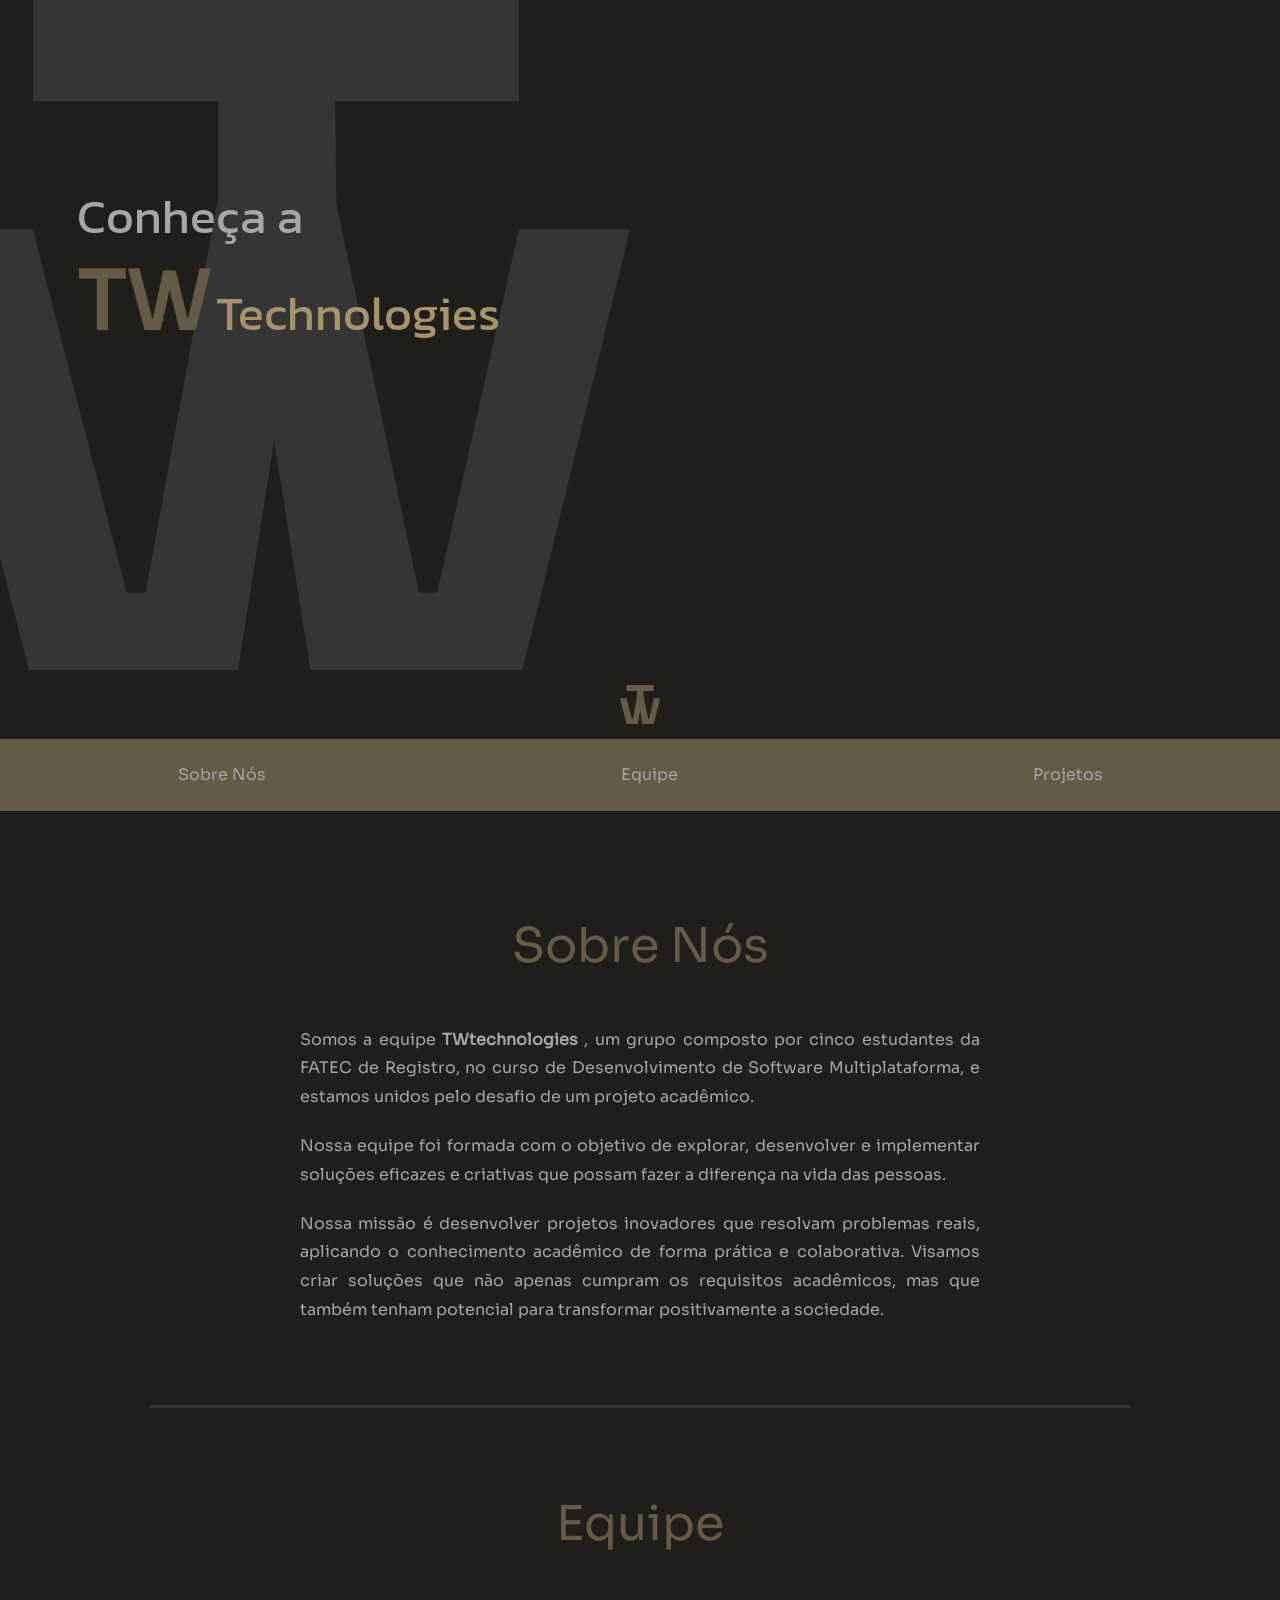
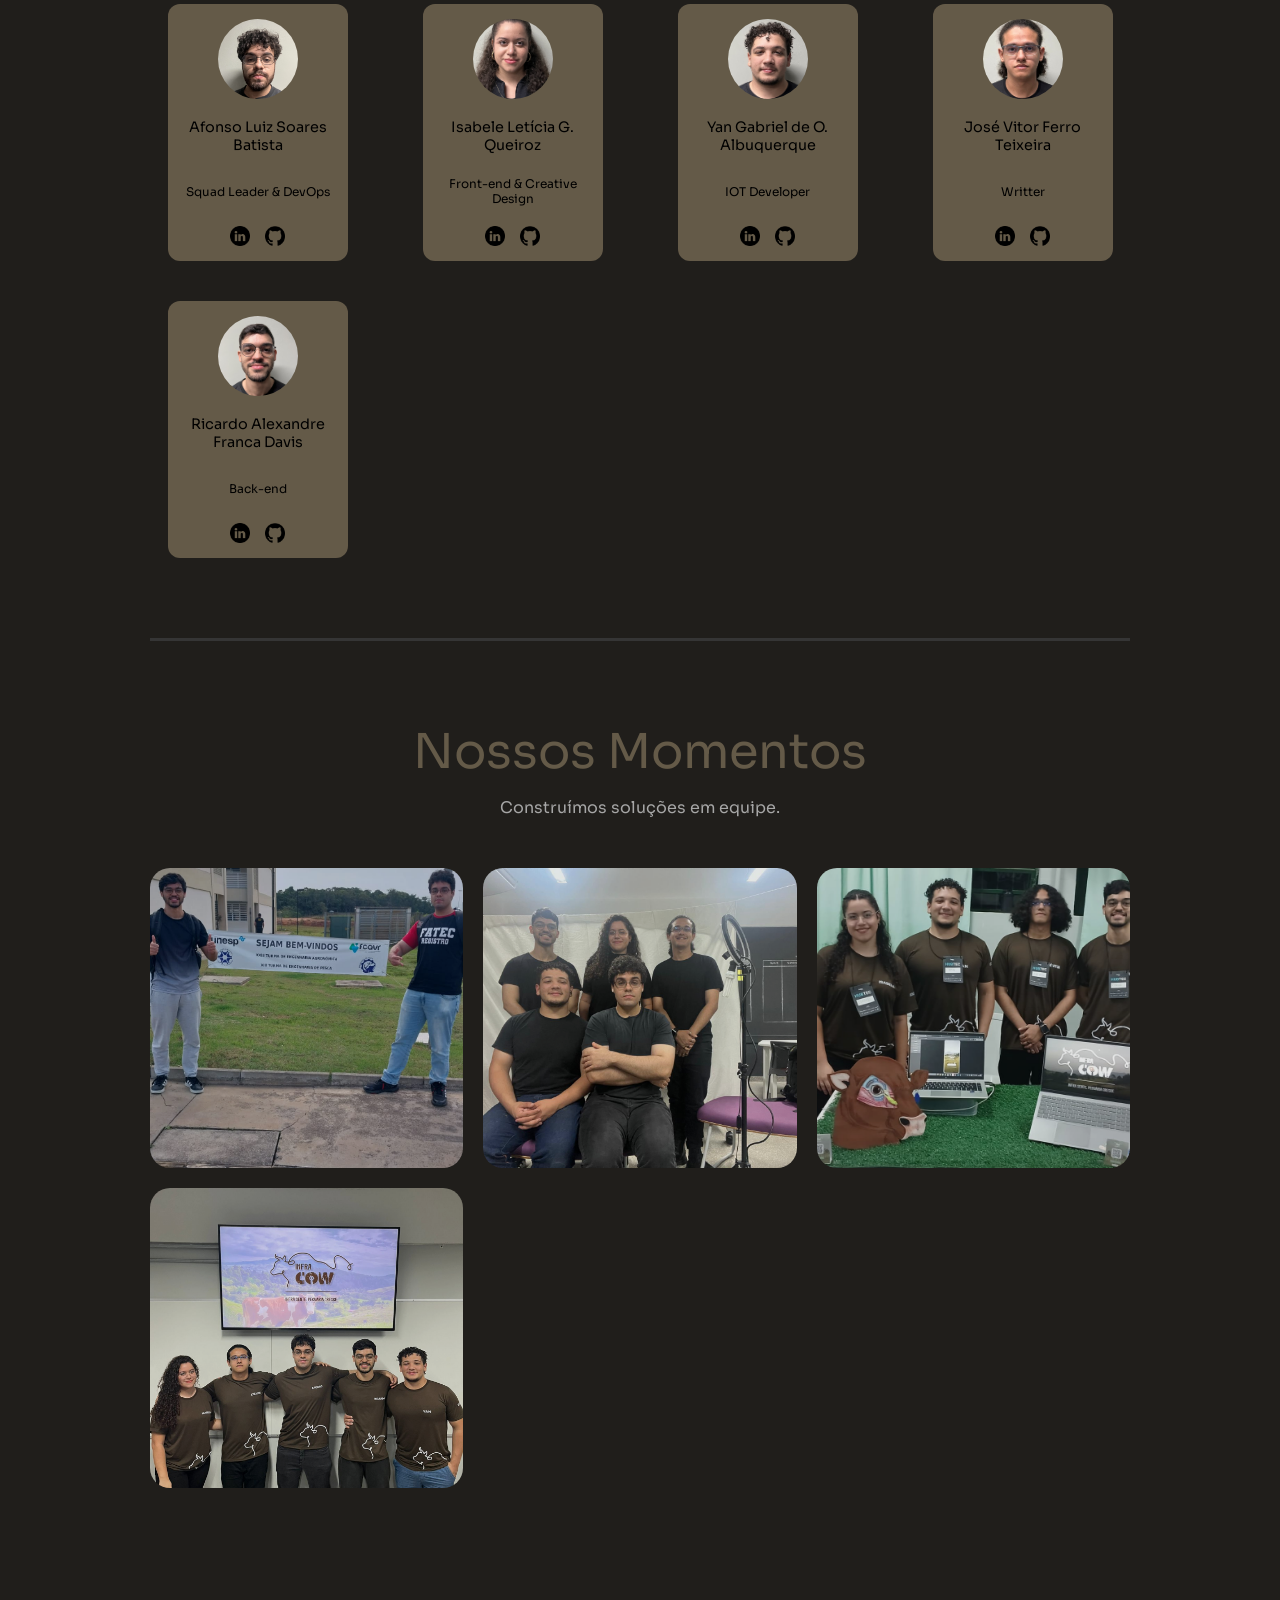
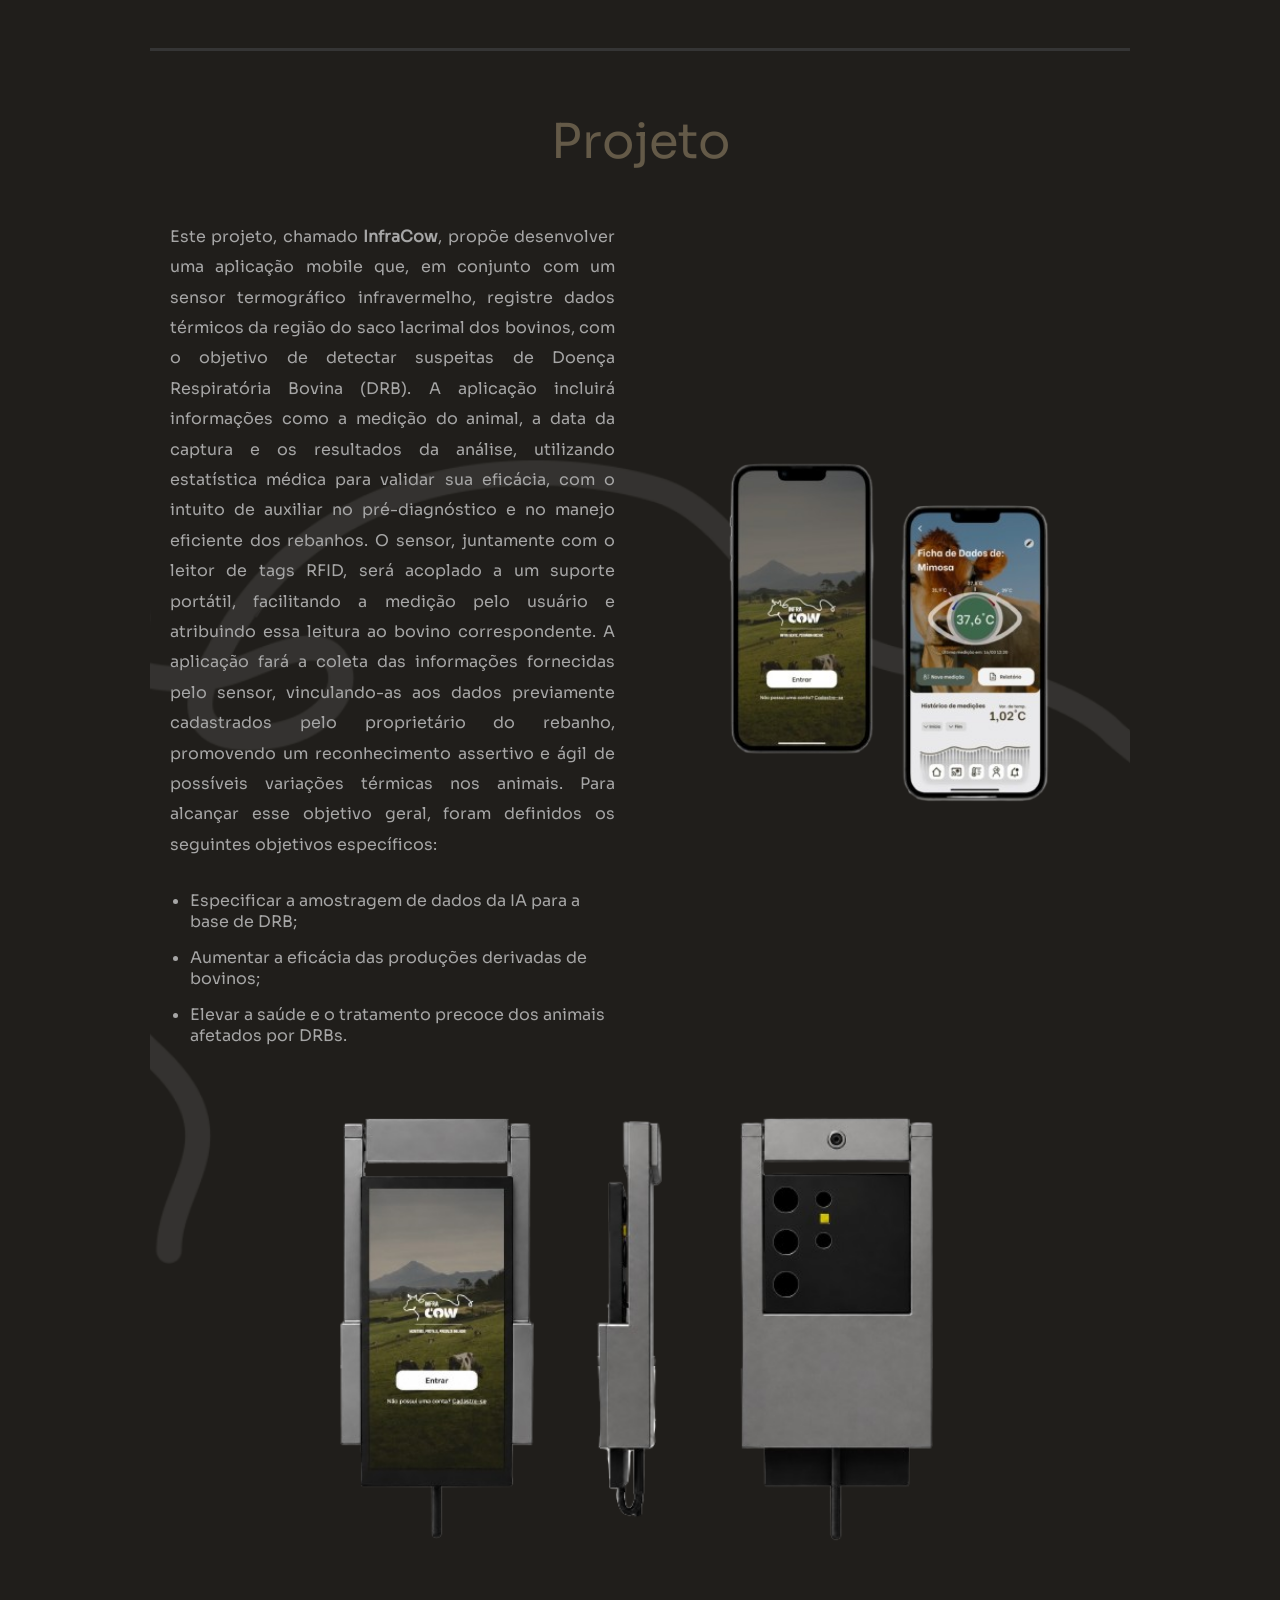
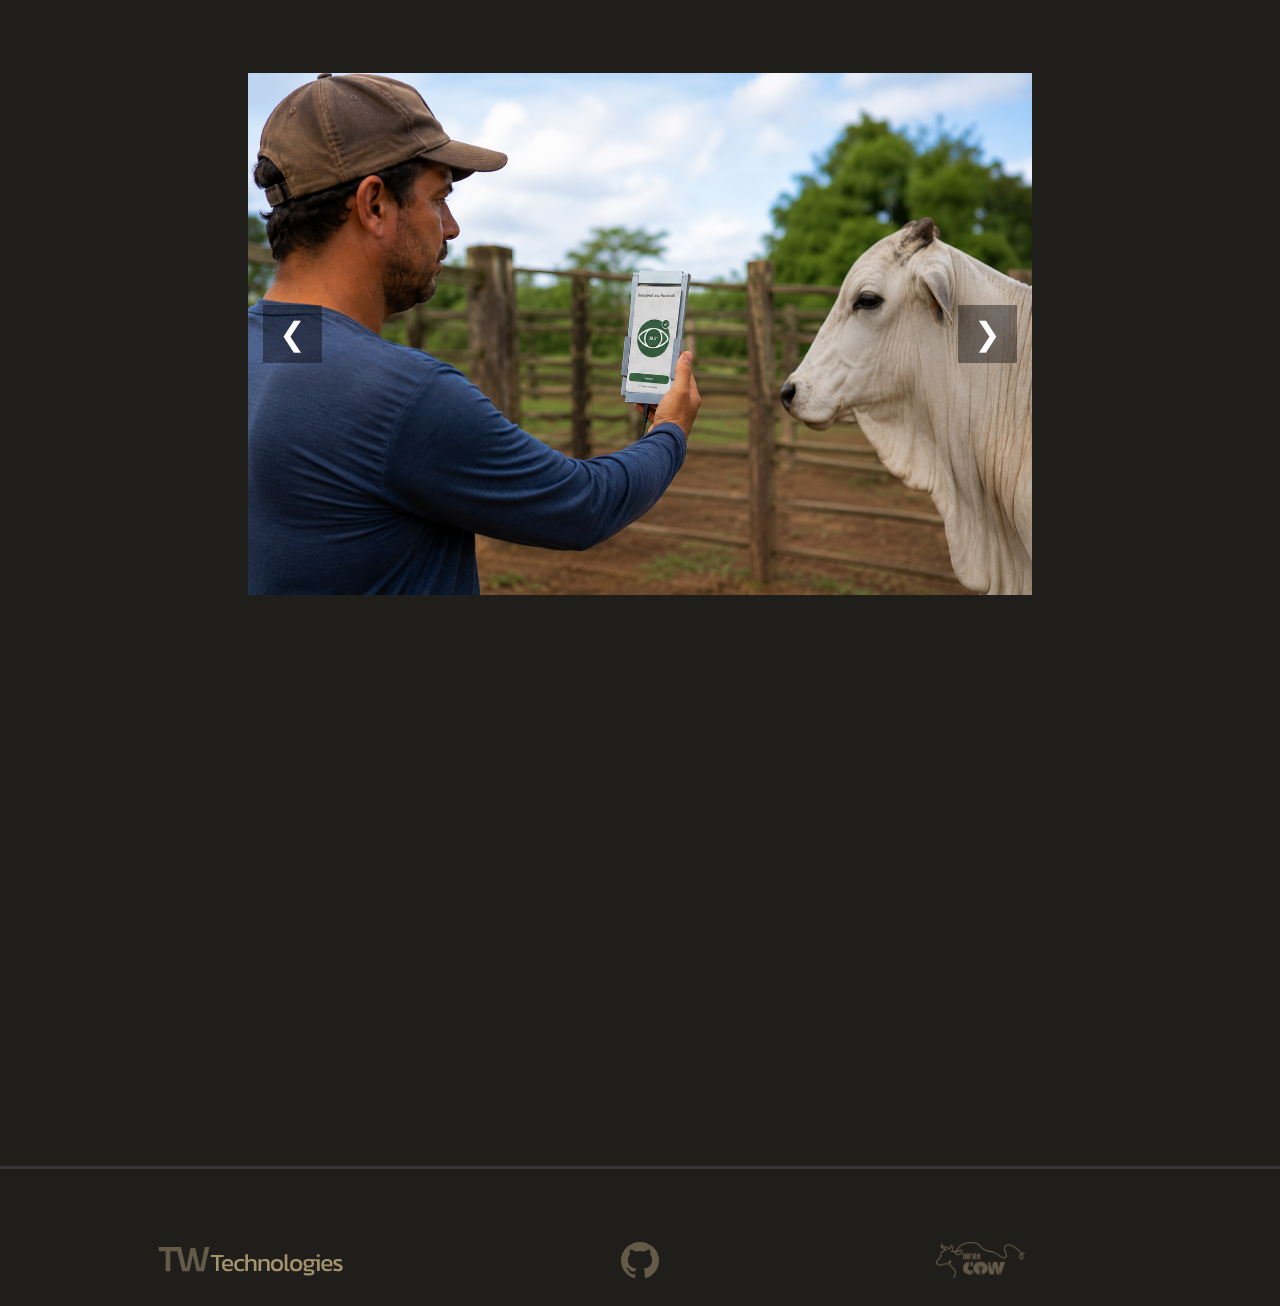
==== index.html @ 538eb75a "atualizando imagens da equipe e responsividade" ====
<!DOCTYPE html>
<html lang="pt-br">

<head>
    <meta charset="UTF-8">
    <meta name="viewport" content="width=device-width, initial-scale=1.0">
    <title>TWtechnologies</title>
    <link rel="stylesheet" href="css/style.css">
    <link rel="shortcut icon" href="./images/favicon.ico" type="image/x-icon">
</head>

<body>
    <header>
        <img src="./images/wt_logo_big.svg" alt="logo" id="header_logo">
        <div id="title_container">
            <h2>Conheça a </h2>
            <h1><span class="title_style_um">TW</span> <span class="title_style_dois">Technologies</span></h1>
        </div>
    </header>
    <div id="divider">
        <img src="./images/wt_logo_small.svg" alt="logo" id="divider_logo">
    </div>
    <nav id="navbar">
        <ul>
            <li><a href="#main">Sobre Nós</a></li>
            <li><a href="#equipe_container">Equipe</a></li>
            <li><a href="#projeto_container">Projetos</a></li>
        </ul>
    </nav>
    <main id="main">
        <div id="sobre_nos_container">
            <h3>Sobre Nós</h3>
            <div>
                <p>Somos a equipe <b>TWtechnologies </b>, um grupo composto por cinco estudantes da FATEC de Registro,
                    no curso de Desenvolvimento de Software Multiplataforma, e estamos unidos pelo desafio de um projeto
                    acadêmico.
                </p>
                <p>
                    Nossa equipe foi formada com o objetivo de explorar, desenvolver e implementar soluções eficazes e
                    criativas que possam fazer a diferença na vida das pessoas.
                </p>
                <p>
                    Nossa missão é desenvolver projetos inovadores que resolvam problemas reais, aplicando o
                    conhecimento acadêmico de forma prática e colaborativa. Visamos criar soluções que não apenas
                    cumpram os requisitos acadêmicos, mas que também tenham potencial para transformar positivamente a
                    sociedade.
                </p>
            </div>

        </div>

        <hr>

        <div id="equipe_container">
            <h3>Equipe</h3>
            <div id="equipe_cards_container">
                <div class="equipe_card">
                     <div class="circle-afonso">                    </div>
                    <h3 class="card_name">Afonso Luiz Soares Batista</h3>
                    <p class="card_description">Squad Leader & DevOps</p>
                    <div class="icons-row">
                        <a class="card_link" href="https://www.linkedin.com/in/afluizsb/" target="_blank"><img src="images/integrantes/linkedin_icon.png" alt="" style="width: 100%; height: 100%;"></a>
                        <a class="card_link" href="https://github.com/luizafonse" target="_blank"><img src="images/integrantes/github_icon.png" alt="" style="width: 100%; height: 100%;"></a>
                    </div>
                </div>
                <div class="equipe_card">
                     <div class="circle-isa">                    </div>
                    <h3 class="card_name">Isabele Letícia G. Queiroz</h3>
                    <p class="card_description">Front-end & Creative Design</p>
                    <div class="icons-row">
                        <a class="card_link" href="https://www.linkedin.com/in/isabele-leticia-queiroz-359248268/" target="_blank"><img src="images/integrantes/linkedin_icon.png" alt="" style="width: 100%; height: 100%;"></a>
                        <a class="card_link" href="https://github.com/IsabeleLeticiaQueiroz" target="_blank"><img src="images/integrantes/github_icon.png" alt="" style="width: 100%; height: 100%;"></a>
                    </div>
                </div>
                <div class="equipe_card">
                    <div class="circle-yan">                    </div>
                    <h3 class="card_name">Yan Gabriel de O. Albuquerque</h3>
                    <p class="card_description">IOT Developer</p>
                    <div class="icons-row">
                        <a class="card_link" href="https://www.linkedin.com/in/yan-gabriel-oliveira-albuquerque-134216309/" target="_blank"><img src="images/integrantes/linkedin_icon.png" alt="" style="width: 100%; height: 100%;"></a>
                        <a class="card_link" href="https://github.com/YanGabrielOA" target="_blank"><img src="images/integrantes/github_icon.png" alt="" style="width: 100%; height: 100%;"></a>
                    </div>
                </div>
                <div class="equipe_card">
                     <div class="circle-jose">                    </div>
                    <h3 class="card_name">José Vitor Ferro Teixeira</h3>
                    <p class="card_description">Writter</p>
                    <div class="icons-row">
                        <a class="card_link" href="https://www.linkedin.com/in/sinkktzez/" target="_blank"><img src="images/integrantes/linkedin_icon.png" alt="" style="width: 100%; height: 100%;"></a>
                        <a class="card_link" href="https://github.com/sinkktzez" target="_blank"><img src="images/integrantes/github_icon.png" alt="" style="width: 100%; height: 100%;"></a>
                </div> 
                </div>
                <div class="equipe_card">
                     <div class="circle-ricardo">                    </div>
                    <h3 class="card_name">Ricardo Alexandre Franca Davis</h3>
                    <p class="card_description">Back-end</p>
                    <div class="icons-row">
                        <a class="card_link" href="https://br.linkedin.com/in/ricardo-davis-b250692ba" target="_blank"><img src="images/integrantes/linkedin_icon.png" alt="" style="width: 100%; height: 100%;"></a>
                    <a class="card_link" href="https://github.com/rafdavis" target="_blank"><img src="images/integrantes/github_icon.png" alt="" style="width: 100%; height: 100%;"></a>
                    </div>
                </div>
            </div>
        </div>
        <hr>

        <section id="team_gallery">
            <h3>Nossos Momentos</h3>
            <p>
                Construímos soluções em equipe.
            </p>

            <div class="gallery_grid">
                <img src="./images/integrantes/grupo1.jpeg" alt="">
                <img src="./images/integrantes/grupo2.jpeg" alt="">
                <img src="./images/integrantes/grupo3.jpeg" alt="">
                <img src="./images/integrantes/grupo4.jpeg" alt="">
            </div>
        </section>

        <hr>

        <div id="projeto_container">
            <h3>Projeto</h3>
            <div id="projeto_content">
                <div id="projeto_text">
                <p>
                    Este projeto, chamado <b>InfraCow</b>, propõe desenvolver uma aplicação mobile que, em conjunto com um sensor termográfico infravermelho, registre dados térmicos da região do saco lacrimal dos bovinos, com o objetivo de detectar suspeitas de Doença Respiratória Bovina (DRB). A aplicação incluirá informações como a medição do animal, a data da captura e os resultados da análise, utilizando estatística médica para validar sua eficácia, com o intuito de auxiliar no pré-diagnóstico e no manejo eficiente dos rebanhos. O sensor, juntamente com o leitor de tags RFID, será acoplado a um suporte portátil, facilitando a medição pelo usuário e atribuindo essa leitura ao bovino correspondente. A aplicação fará a coleta das informações fornecidas pelo sensor, vinculando-as aos dados previamente cadastrados pelo proprietário do rebanho, promovendo um reconhecimento assertivo e ágil de possíveis variações térmicas nos animais. Para alcançar esse objetivo geral, foram definidos os seguintes objetivos específicos:
                </p>
                <ul>
                    <li>Especificar a amostragem de dados da IA para a base de DRB;</li>
                    <li>Aumentar a eficácia das produções derivadas de bovinos;</li>
                    <li>Elevar a saúde e o tratamento precoce dos animais afetados por DRBs.</li>
                </ul>
                </div>
                <div id="projeto_image">
                <img src="./images/mockupatt.png" alt="Mockup da UI">
                </div>
            </div>
            <img src="./images/mockupiot.png" alt="Mockup do IOT" id="imageiot">
            
        </div>
        <div class="carousel">
                <div class="carousel-track">
                    <img src="./images/Group 174.png" alt="Imagem 1">
                    <img src="./images/imgatras.png" alt="Imagem 2">
                    <img src="./images/Group 173.png" alt="Imagem 3">
                </div>

                <button class="carousel-btn prev">&#10094;</button>
                <button class="carousel-btn next">&#10095;</button>
        </div>
<div class="youtube">
  <iframe width="560" height="315" src="https://www.youtube.com/embed/GsB6H6kOchI?si=zeqTHS7cJD04LkDX" title="YouTube video player" frameborder="0" allow="accelerometer; autoplay; clipboard-write; encrypted-media; gyroscope; picture-in-picture; web-share" referrerpolicy="strict-origin-when-cross-origin" allowfullscreen></iframe>
</div>


    </main>

    <hr>

    <footer>
        <a id="footer_logo_tw" href="#">
            <img src="images/footer_logo_tw_technologies_nome.svg" style="width: 100%;">
        </a>
        <a id="footer_logo_github" href="https://github.com/TW-Technologies?view_as=public" target="_blank"> <img
                src=" images/footer_logo_github.svg" style="width: 100%;">
        </a>
        <a id="footer_logo_ecoSwitch" href="#projeto_container">
            <img src="images/logo-semslogan.png" style="width: 7vw;">
        </a>
    </footer>

    <script src="js/index.js"> </script>
</body>

</html>
---- css/style.css ----
*{
    margin:0;
    padding:0;
    box-sizing:border-box;
    scroll-behavior:smooth;
}

body{
    font-family:Sora;
    background:#201E1B;
    overflow-x:hidden;
}

/* FONTS */

@font-face{
    font-family:Kanit;
    src:url('../fontes/Kanit-Regular.ttf');
}

@font-face{
    font-family:Sora;
    src:url('../fontes/Sora-Regular.ttf');
}

/* HEADER */

header{
    width:100%;
    position:relative;
}

#header_logo{
    width:60vw;
}

#title_container{
    position:absolute;
    top:15vw;
    left:8vw;
    z-index:1;
}

header h2{
    font-family:Kanit;
    color:#A6A6A6;
    font-weight:300;
    font-size:1.3rem;
}

.title_style_um{
    color:#645A48;
    font-weight:600;
    font-size:1.5em;
}

.title_style_dois{
    font-family:Kanit;
    color:#A4936C;
    font-weight:400;
    font-size:1.1em;
}

/* DIVIDER */

#divider{
    text-align:center;
}

#divider img{
    width:40px;
    margin:10px;
}

/* NAVBAR */

nav{
    z-index:10;
}

.sticky{
    position:fixed;
    top:0;
    width:100%;
}

.sticky + main{
    padding-top:60px;
}

nav ul{
    list-style:none;
    height:8vh;
    background:#645A48;
    display:flex;
    justify-content:space-around;
    align-items:center;
    flex-wrap:wrap;
}

nav ul li{
    transition:0.4s;
}

nav ul li:hover{
    transform:scale(1.1);
}

nav ul li a{
    text-decoration:none;
    color:#A6A6A6;
    font-weight:300;
}

nav ul li a:hover{
    color:#d1d1d1;
}

/* MAIN */

main{
    padding:30px;
    padding-bottom:0;
}

h3{
    font-size:3rem;
    font-weight:400;
    color:#645A48;
    text-align:center;
}

hr{
    margin-top:80px;
    height:3px;
    border:none;
    background:#353535;
}

/* SOBRE */

#sobre_nos_container{
    padding-top:6vh;
    display:flex;
    flex-direction:column;
    gap:50px;
}

#sobre_nos_container div{
    display:flex;
    flex-direction:column;
    gap:20px;
}

#sobre_nos_container p{
    color:#A6A6A6;
    text-align:justify;
    line-height:1.8;
}

/* EQUIPE */

#equipe_container{
    padding-top:85px;
    display:flex;
    flex-direction:column;
    align-items:center;
}

#equipe_cards_container{
    margin-top:50px;
    display:grid;
    grid-template-columns:repeat(auto-fit,minmax(180px,1fr));
    gap:40px;
    width:100%;
    justify-items:center;
}

.equipe_card{
    width:180px;
    height:257px;
    background:#645A48;
    border-radius:12px;
    padding:15px;

    display:flex;
    flex-direction:column;
    align-items:center;
    justify-content:space-between;

    text-align:center;

    transition:0.4s;
}
.card_name{
    font-size:0.9rem;
    color:#000;
    min-height:40px;

    display:flex;
    align-items:center;
    justify-content:center;
}

.card_description{
    font-size:0.75rem;
    min-height:35px;

    display:flex;
    align-items:center;
    justify-content:center;
}

.equipe_card:hover{
    transform:translateY(-8px);
}

.circle-yan,
.circle-ricardo,
.circle-jose,
.circle-afonso,
.circle-isa{
    width:80px;
    height:80px;
    border-radius:50%;
    background-size:cover;
    background-position:center;
}

.circle-yan{
    background-image:url("../images/integrantes/yan.jpg");
}

.circle-ricardo{
    background-image:url("../images/integrantes/ricardo.jpg");
}

.circle-jose{
    background-image:url("../images/integrantes/jose.jpeg");
}

.circle-afonso{
    background-image:url("../images/integrantes/afonso.jpg");
}

.circle-isa{
    background-image:url("../images/integrantes/isa.jpg");
}

.card_name{
    font-size:0.9rem;
    text-align:center;
    color:#000;
}

.card_description{
    font-size:0.75rem;
}

.icons-row{
    display:flex;
    gap:15px;
}

.card_link{
    width:20px;
    height:20px;
}

/* GALERIA */

#team_gallery{
    padding:80px 0;
}

#team_gallery p{
    color:#A6A6A6;
    text-align:center;
    margin-top:15px;
    margin-bottom:50px;
}

.gallery_grid{
    display:grid;
    grid-template-columns:repeat(auto-fit,minmax(250px,1fr));
    gap:20px;
}

.gallery_grid img{
    width:100%;
    height:300px;
    object-fit:cover;
    border-radius:20px;
    transition:0.4s;
    filter:brightness(0.9);
}

.gallery_grid img:hover{
    transform:scale(1.02);
    filter:brightness(1);
}

/* PROJETO */

#projeto_container{
    width:100%;
    padding:60px 20px;
    display:flex;
    flex-direction:column;
    align-items:center;
    color:#A6A6A6;
    background-image:url('../images/back-proj.png');
    background-size:cover;
    background-position:center;
    border-radius:20px;
}

#projeto_content{
    width:100%;
    max-width:1200px;
    display:flex;
    align-items:center;
    justify-content:center;
    gap:50px;
    margin-top:50px;
}

#projeto_text{
    flex:1;
}

#projeto_text p{
    text-align:justify;
    line-height:1.9;
}

#projeto_text ul{
    margin-top:30px;
    padding-left:20px;
}

#projeto_text li{
    margin-top:15px;
}

#projeto_image{
    flex:1;
    display:flex;
    justify-content:center;
}

#projeto_image img{
    width:100%;
    max-width:350px;
    height:auto;
}

#imageiot{
    width:100%;
    max-width:700px;
    margin-top:50px;
}

/* CARROSSEL */

.carousel{
    width:80%;
    overflow:hidden;
    margin:50px auto 0;
    position:relative;
}

.carousel-track{
    display:flex;
    transition:transform 0.5s ease-in-out;
}

.carousel-track img{
    width:100%;
    min-width:100%;
    object-fit:cover;
}

.carousel-btn{
    position:absolute;
    top:50%;
    transform:translateY(-50%);
    background:rgba(0,0,0,0.4);
    border:none;
    color:white;
    font-size:2rem;
    padding:10px 16px;
    cursor:pointer;
    transition:0.3s;
}

.carousel-btn:hover{
    background:rgba(0,0,0,0.7);
}

.prev{
    left:15px;
}

.next{
    right:15px;
}

/* YOUTUBE */

.youtube{
    width:80%;
    max-width:900px;
    aspect-ratio:16/9;
    margin:50px auto;
    overflow:hidden;
    border-radius:20px;
}

.youtube iframe{
    width:100%;
    height:100%;
    border:none;
}

/* FOOTER */

footer{
    margin-top:50px;
    padding:20px;
    display:flex;
    justify-content:space-around;
    align-items:center;
}

#footer_logo_tw{
    width:30%;
}

#footer_logo_github{
    width:8%;
}

#footer_logo_ecoSwitch{
    width:30%;
}

footer a:hover{
    transform:scale(1.05);
    transition:0.4s;
}

/* TABLET */

@media (min-width:481px) and (max-width:768px){

    main{
        padding:50px;
    }

    #header_logo{
        width:50%;
    }

    header h2{
        font-size:1.5rem;
    }

    .title_style_um{
        font-size:2rem;
    }

    .title_style_dois{
        font-size:1.8rem;
    }
}

/* MOBILE */

@media (max-width:900px){

    main{
        padding:20px;
    }

    h3{
        font-size:2.2rem;
    }

    #projeto_content{
        flex-direction:column;
        gap:40px;
    }

    #projeto_text{
        width:100%;
    }

    #projeto_text p{
        text-align:left;
    }

    #projeto_image img{
        max-width:260px;
    }

    #imageiot{
        width:100%;
    }

    .carousel{
        width:100%;
    }

    .youtube{
        width:100%;
    }

    .carousel-btn{
        font-size:1.2rem;
        padding:8px 12px;
    }

    footer{
        flex-direction:column;
        gap:20px;
    }

    #footer_logo_tw{
        width:60%;
    }

    #footer_logo_github{
        width:15%;
    }

    #footer_logo_ecoSwitch{
        width:60%;
    }
}

/* DESKTOP GRANDE */

@media (min-width:1025px){

    main{
        padding:50px 150px 0;
    }

    #header_logo{
        width:70vh;
    }

    #title_container{
        top:20vh;
        left:6vw;
    }

    header h2{
        font-size:3rem;
    }

    .title_style_um{
        font-size:5rem;
    }

    .title_style_dois{
        font-size:3rem;
    }

    #sobre_nos_container div{
        padding-inline:150px;
    }

    #footer_logo_tw{
        width:15%;
    }

    #footer_logo_github{
        width:3%;
    }

    #footer_logo_ecoSwitch{
        width:15%;
    }
}
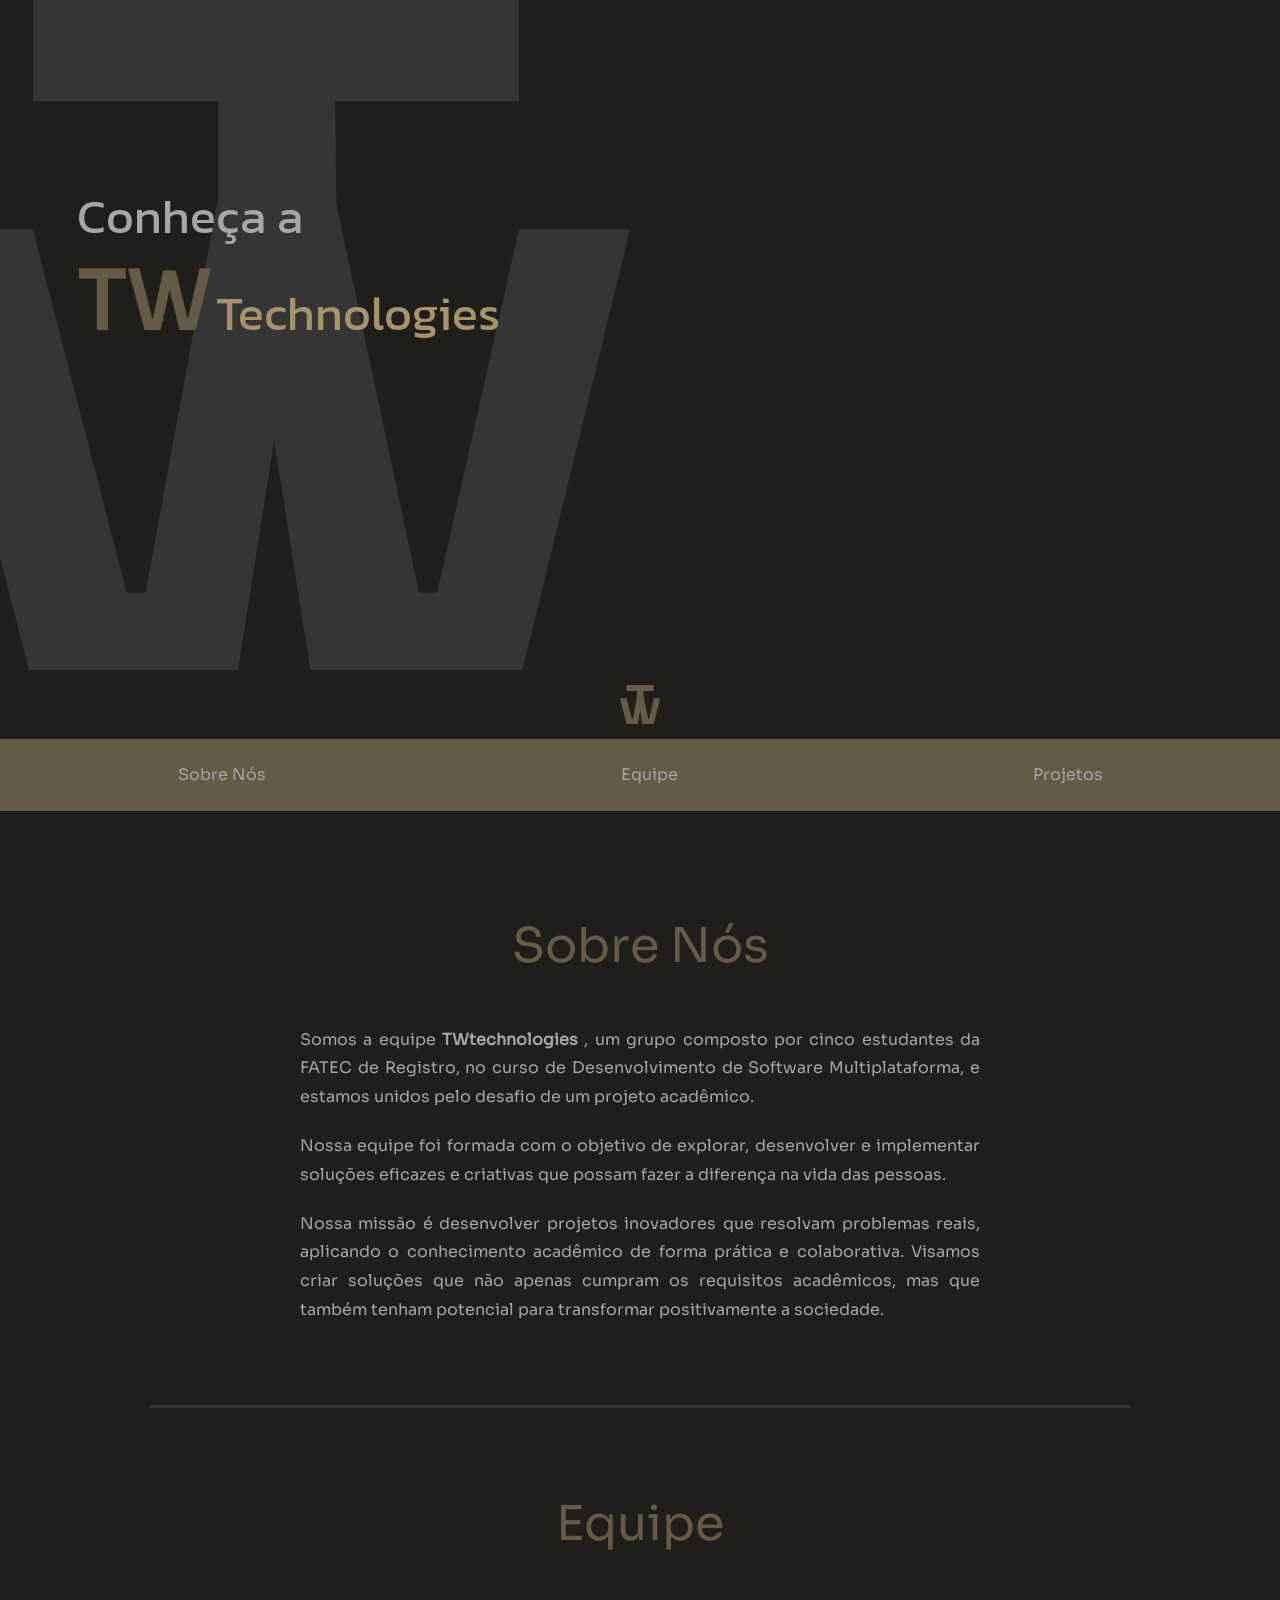
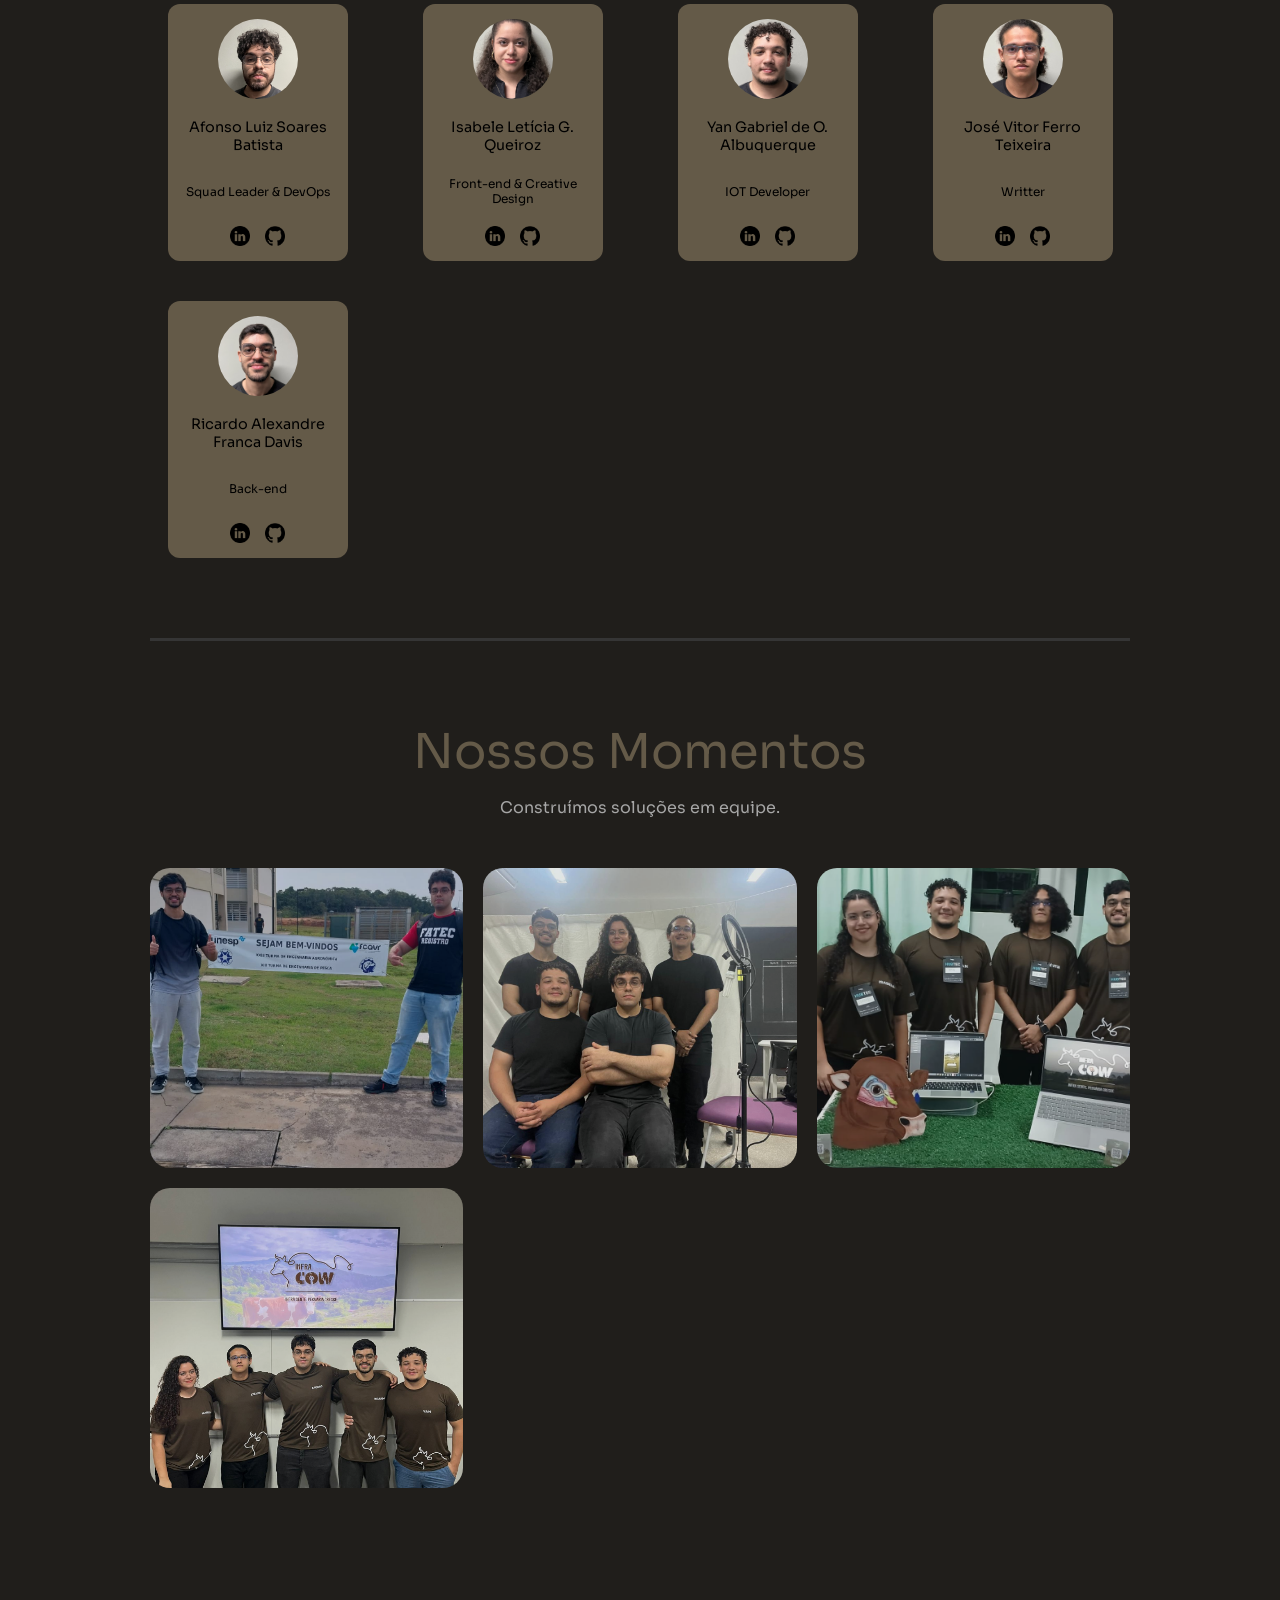
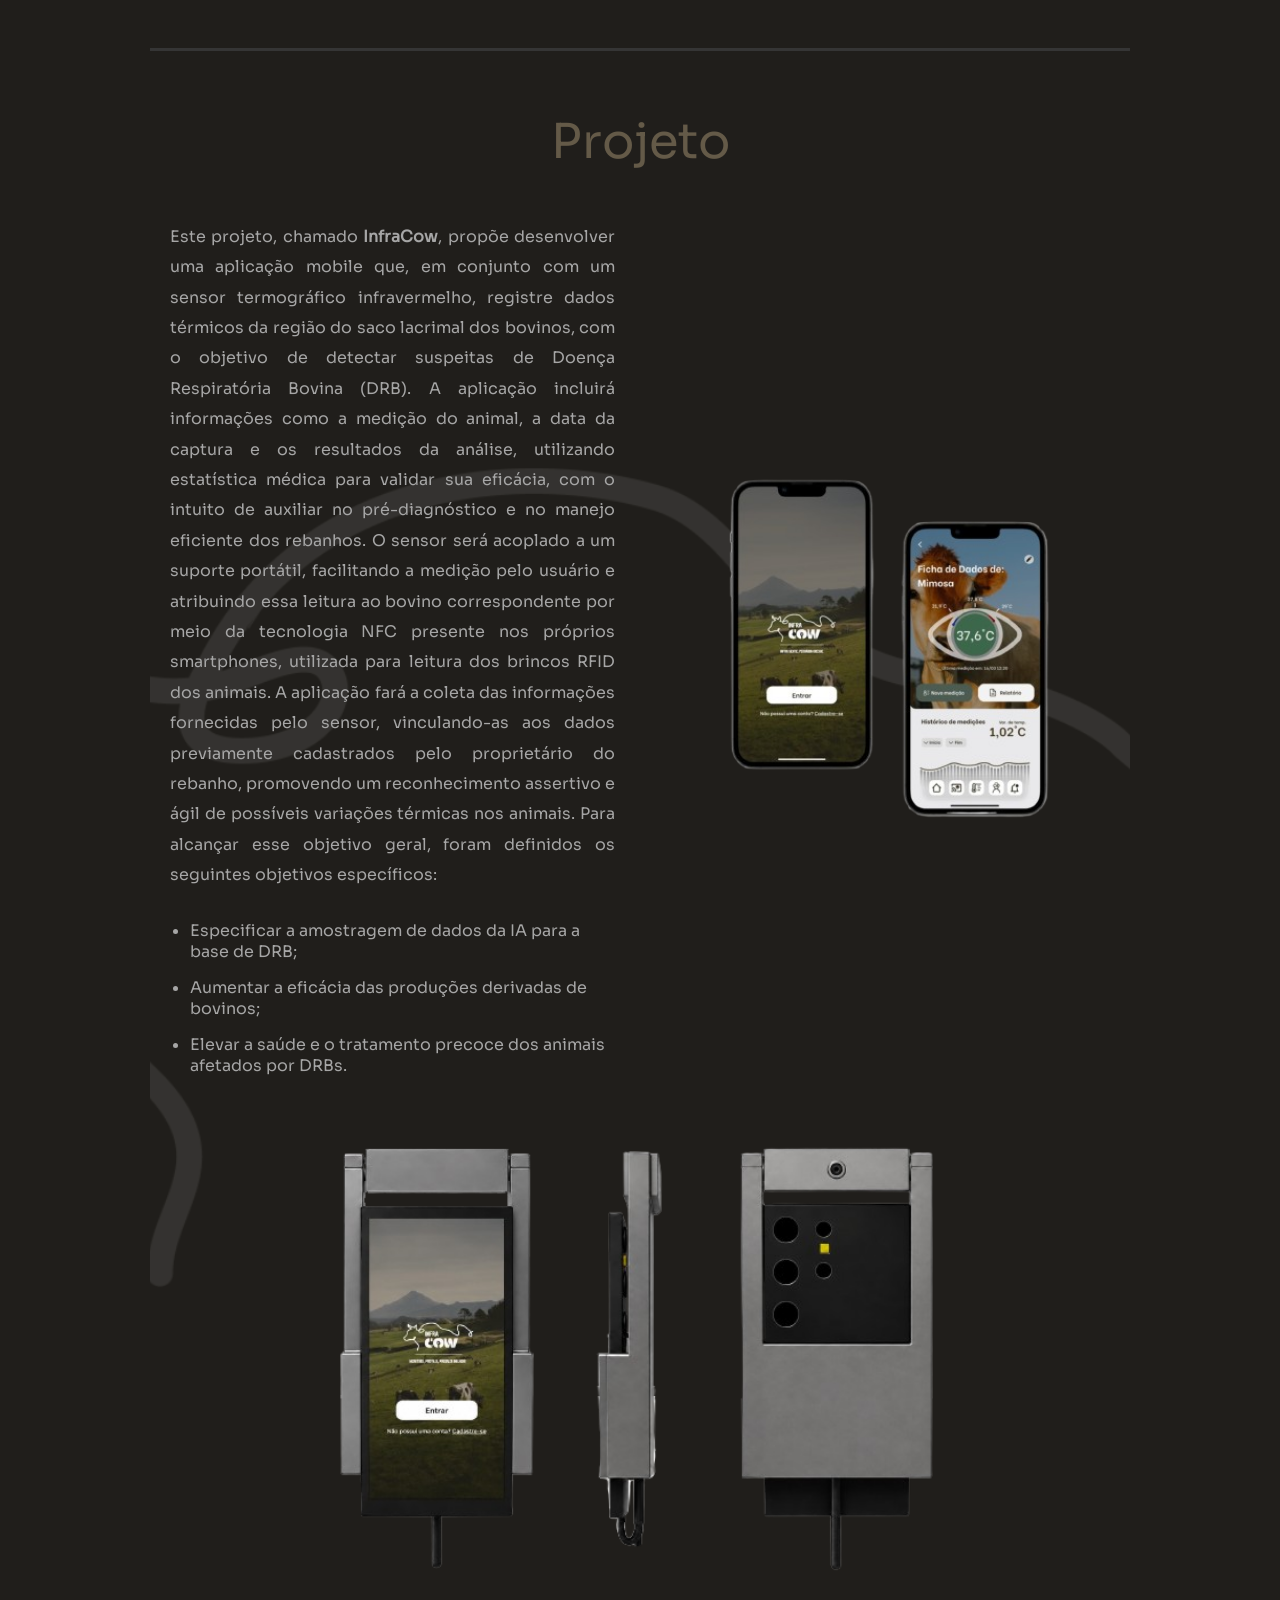
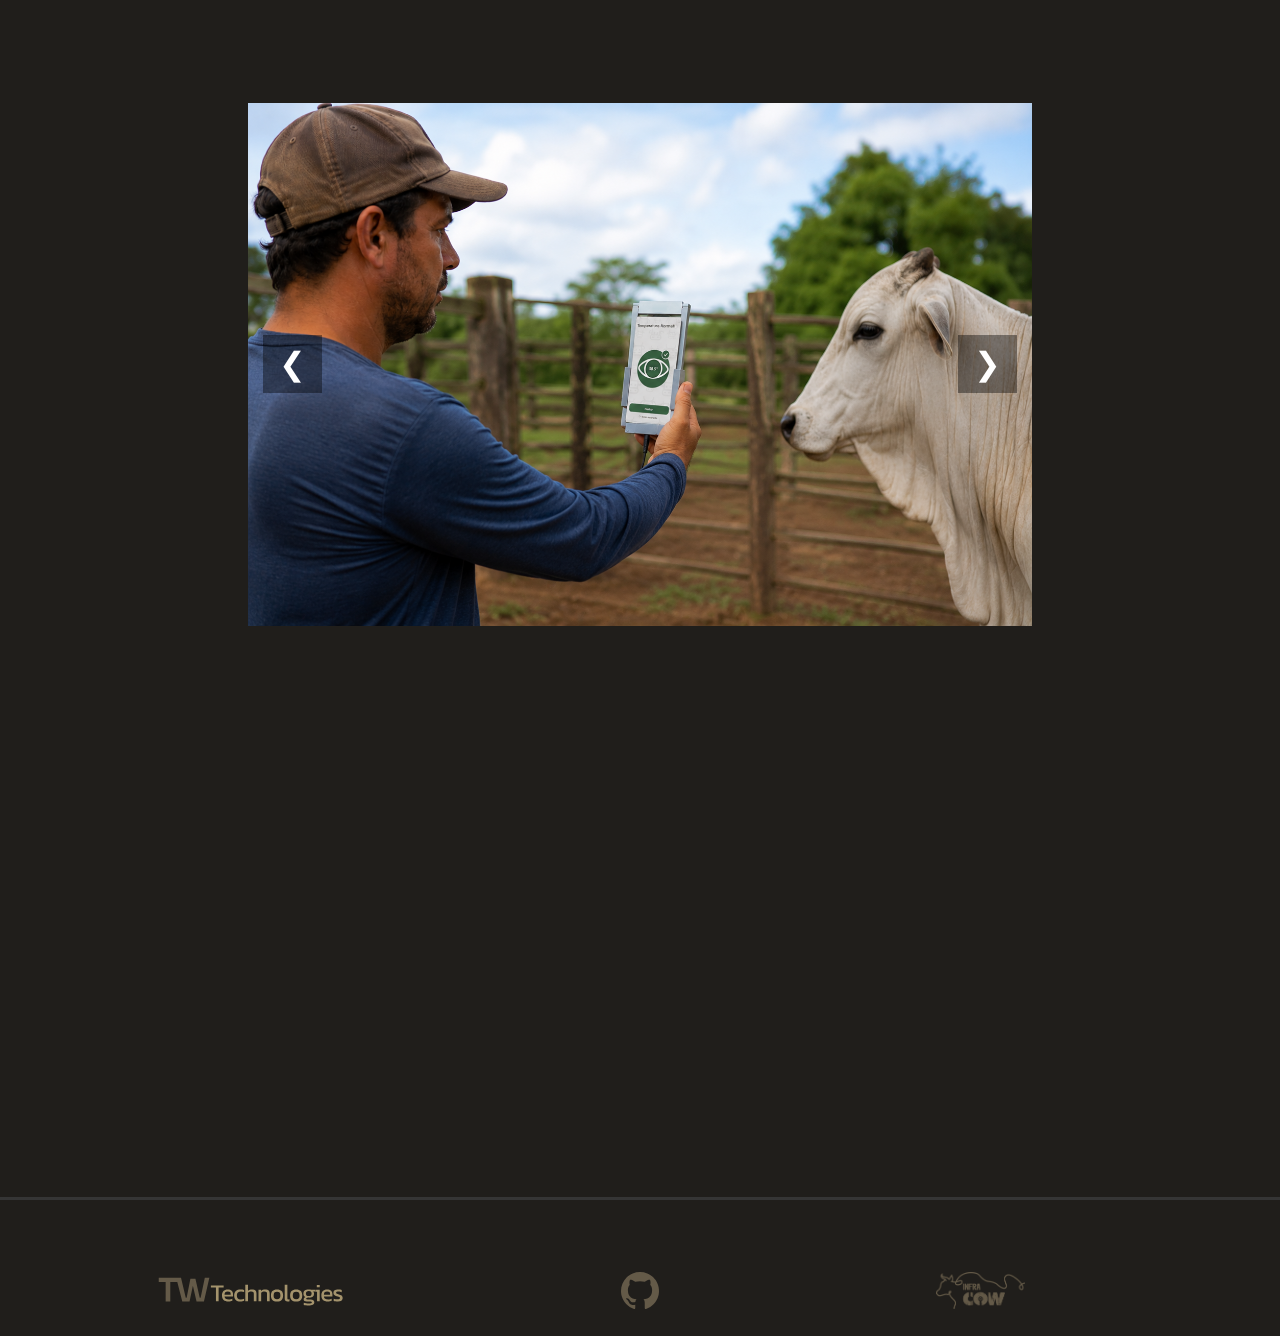
==== commit 16a8a0ca: "atualizando imagens da equipe e responsividade" ====
--- a/index.html
+++ b/index.html
@@ -124,7 +124,7 @@
             <div id="projeto_content">
                 <div id="projeto_text">
                 <p>
-                    Este projeto, chamado <b>InfraCow</b>, propõe desenvolver uma aplicação mobile que, em conjunto com um sensor termográfico infravermelho, registre dados térmicos da região do saco lacrimal dos bovinos, com o objetivo de detectar suspeitas de Doença Respiratória Bovina (DRB). A aplicação incluirá informações como a medição do animal, a data da captura e os resultados da análise, utilizando estatística médica para validar sua eficácia, com o intuito de auxiliar no pré-diagnóstico e no manejo eficiente dos rebanhos. O sensor, juntamente com o leitor de tags RFID, será acoplado a um suporte portátil, facilitando a medição pelo usuário e atribuindo essa leitura ao bovino correspondente. A aplicação fará a coleta das informações fornecidas pelo sensor, vinculando-as aos dados previamente cadastrados pelo proprietário do rebanho, promovendo um reconhecimento assertivo e ágil de possíveis variações térmicas nos animais. Para alcançar esse objetivo geral, foram definidos os seguintes objetivos específicos:
+                    Este projeto, chamado <b>InfraCow</b>, propõe desenvolver uma aplicação mobile que, em conjunto com um sensor termográfico infravermelho, registre dados térmicos da região do saco lacrimal dos bovinos, com o objetivo de detectar suspeitas de Doença Respiratória Bovina (DRB). A aplicação incluirá informações como a medição do animal, a data da captura e os resultados da análise, utilizando estatística médica para validar sua eficácia, com o intuito de auxiliar no pré-diagnóstico e no manejo eficiente dos rebanhos. O sensor será acoplado a um suporte portátil, facilitando a medição pelo usuário e atribuindo essa leitura ao bovino correspondente por meio da tecnologia NFC presente nos próprios smartphones, utilizada para leitura dos brincos RFID dos animais. A aplicação fará a coleta das informações fornecidas pelo sensor, vinculando-as aos dados previamente cadastrados pelo proprietário do rebanho, promovendo um reconhecimento assertivo e ágil de possíveis variações térmicas nos animais. Para alcançar esse objetivo geral, foram definidos os seguintes objetivos específicos:
                 </p>
                 <ul>
                     <li>Especificar a amostragem de dados da IA para a base de DRB;</li>
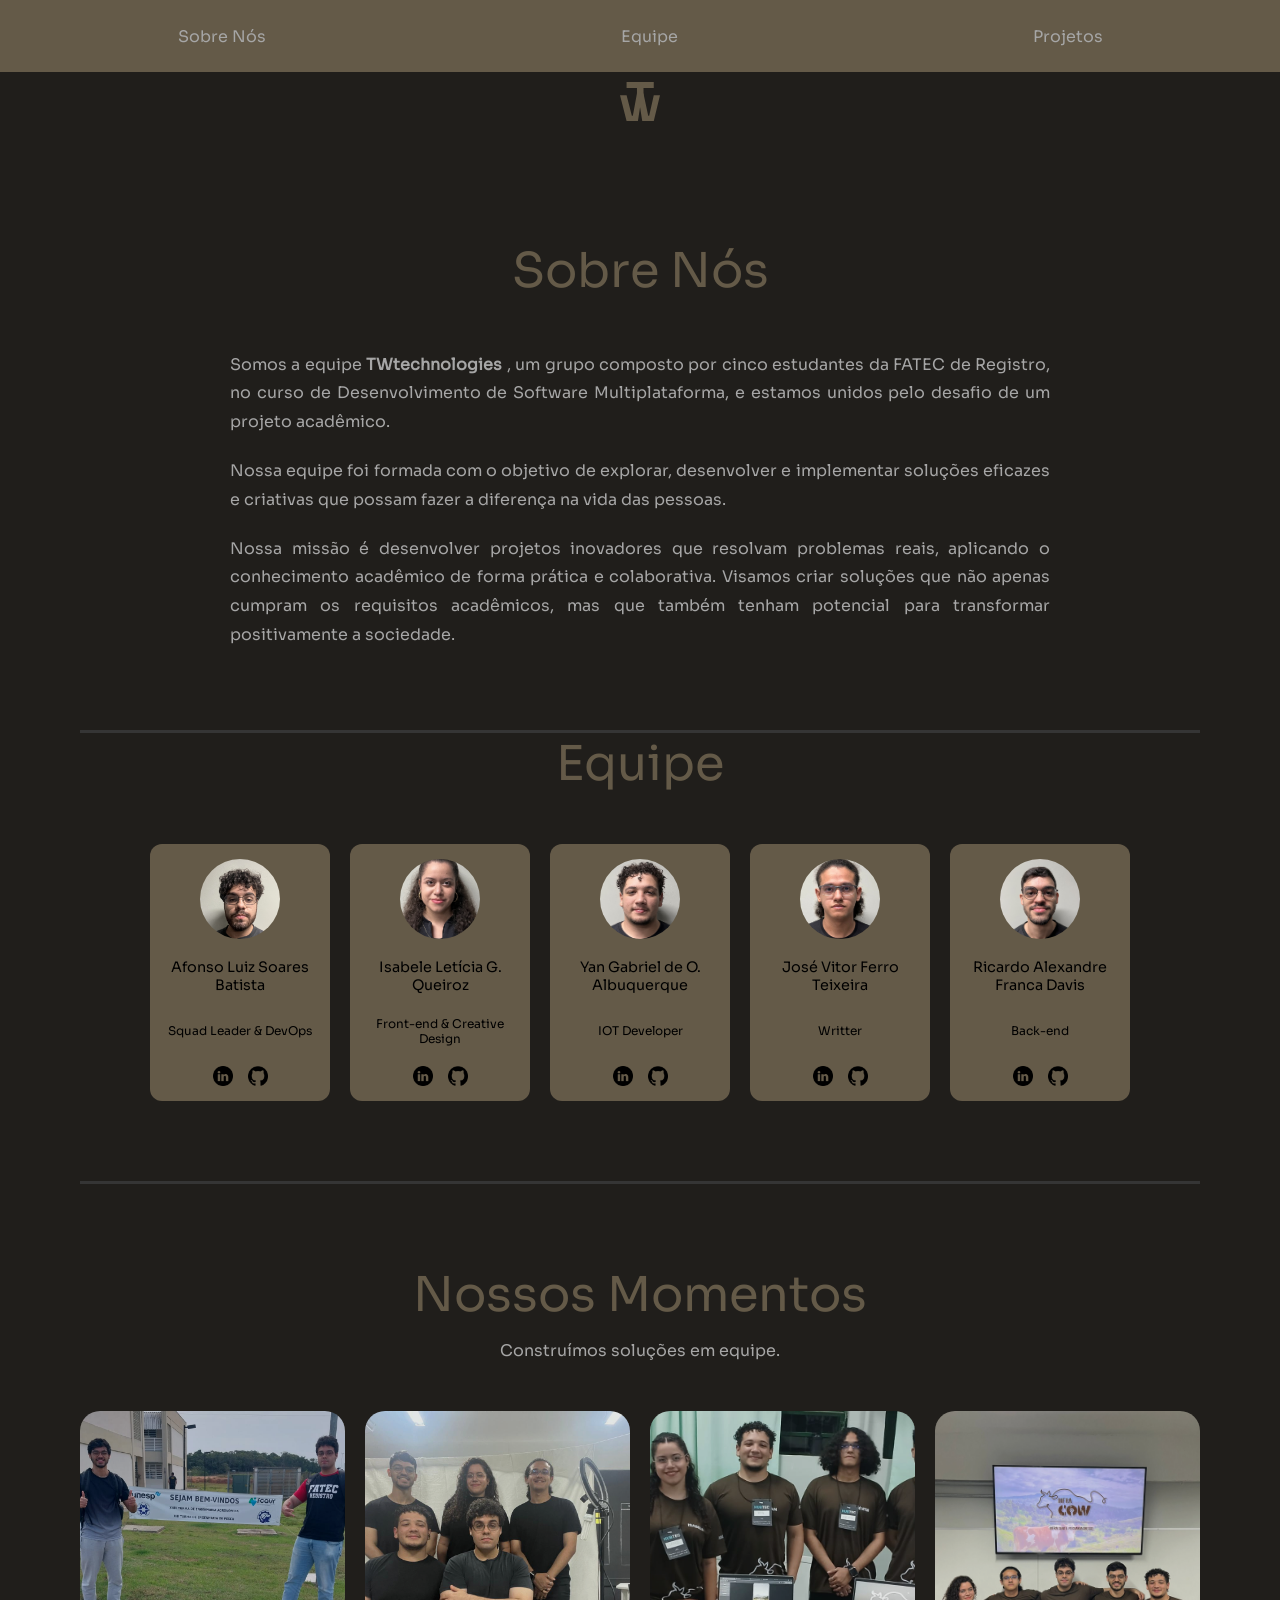
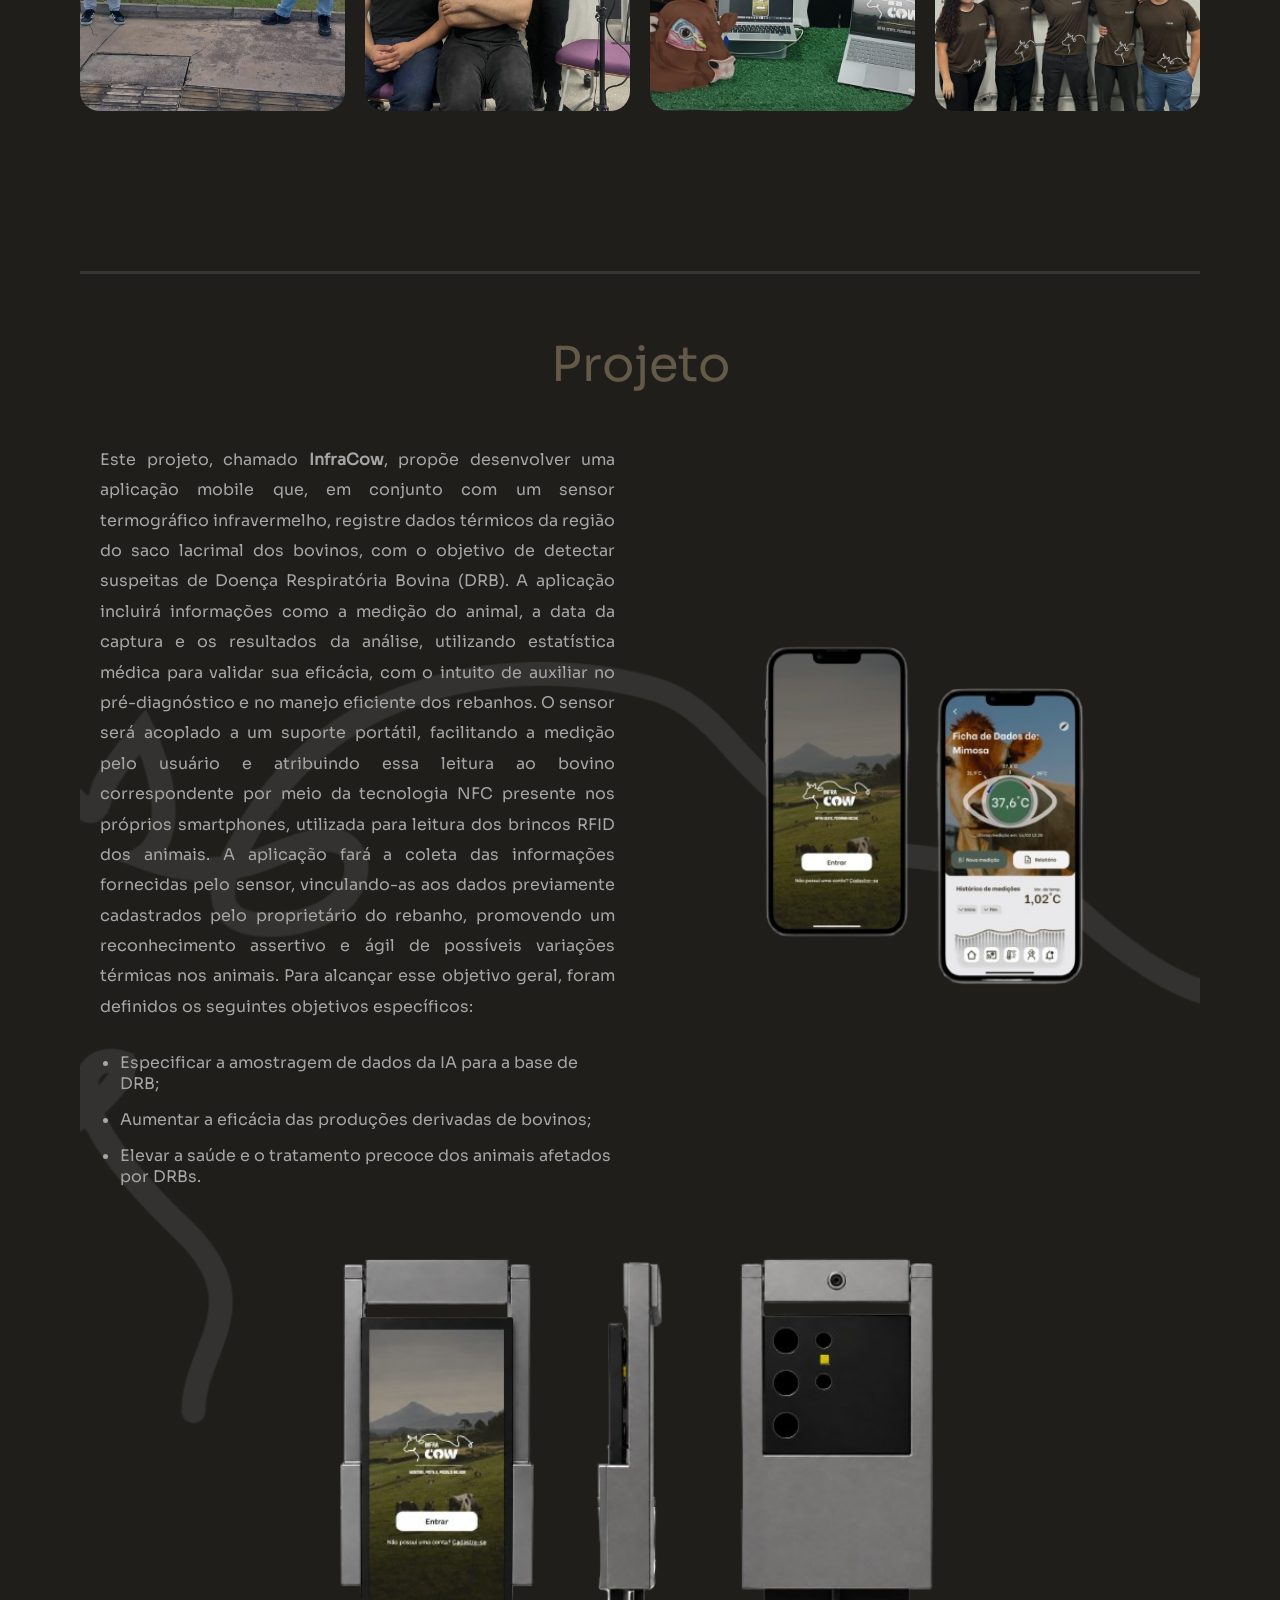
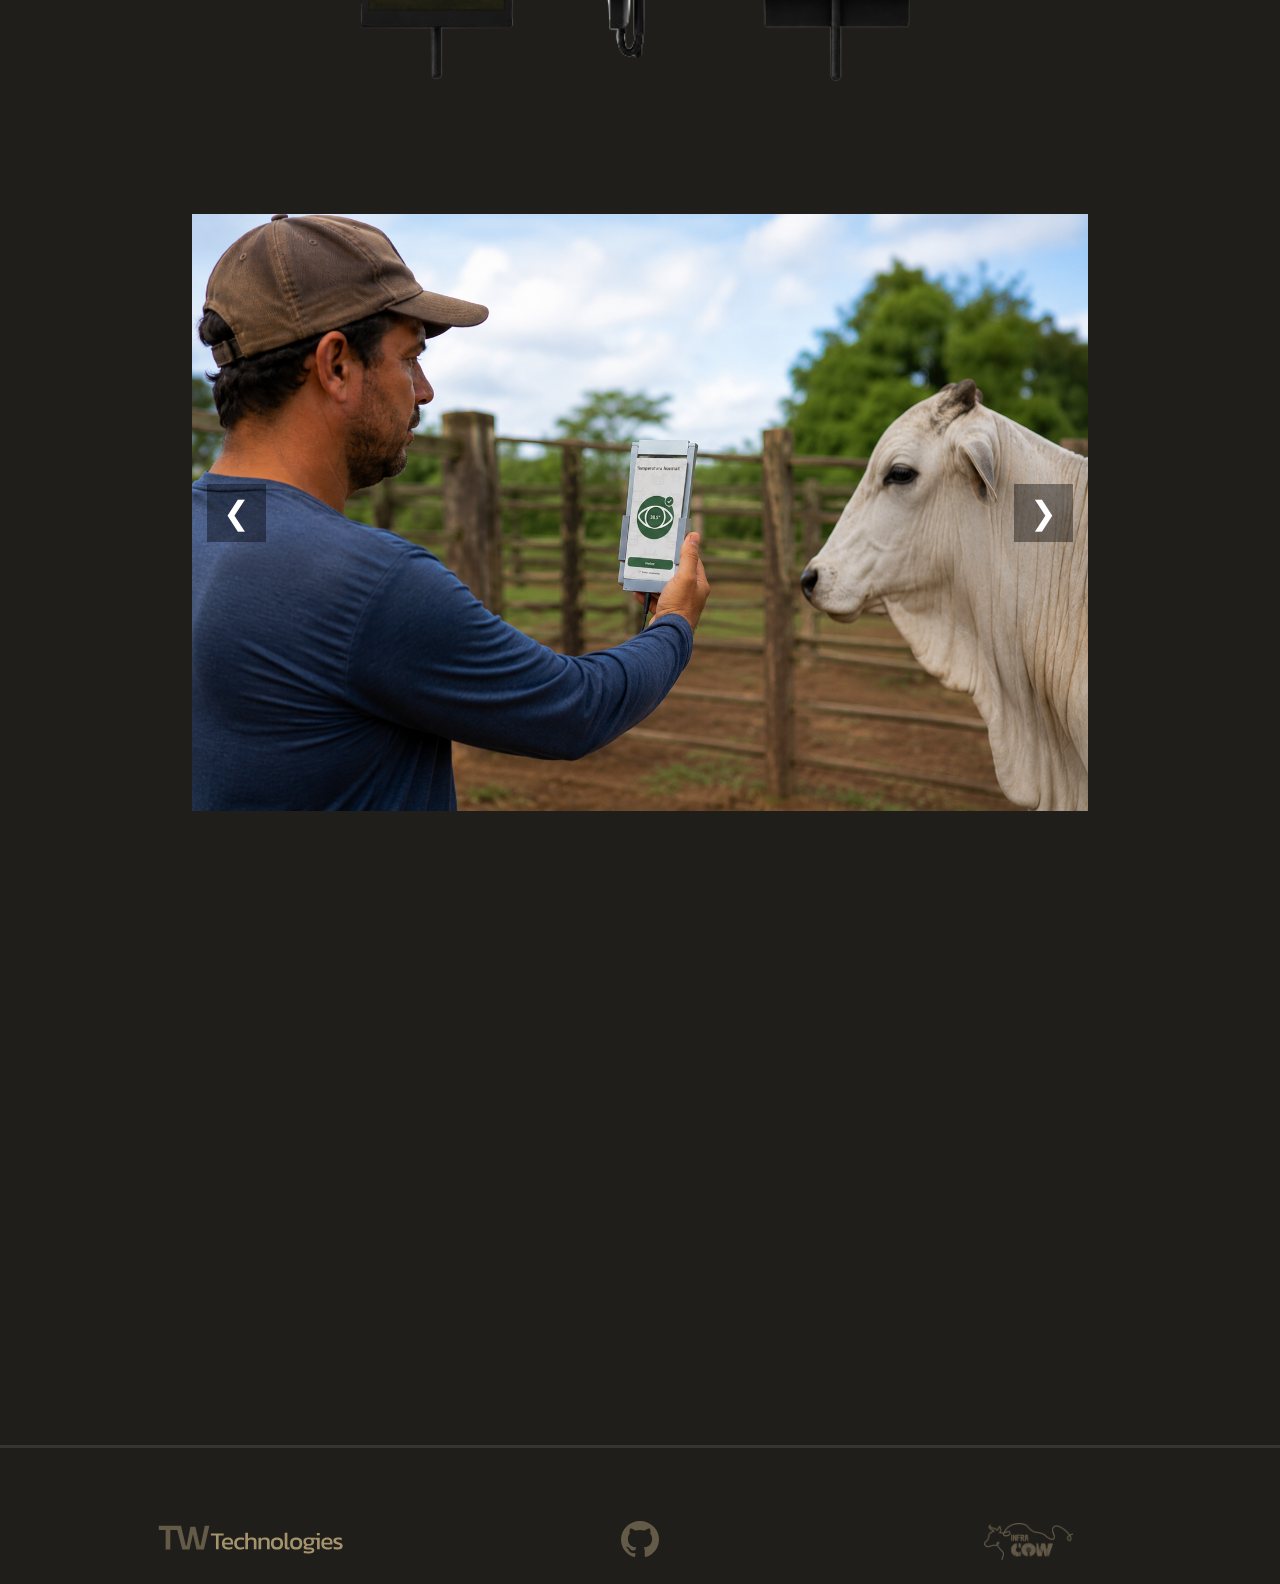
==== commit 44b6fc93: "correcoes de acordo com banca" ====
--- a/index.html
+++ b/index.html
@@ -10,16 +10,7 @@
 </head>
 
 <body>
-    <header>
-        <img src="./images/wt_logo_big.svg" alt="logo" id="header_logo">
-        <div id="title_container">
-            <h2>Conheça a </h2>
-            <h1><span class="title_style_um">TW</span> <span class="title_style_dois">Technologies</span></h1>
-        </div>
-    </header>
-    <div id="divider">
-        <img src="./images/wt_logo_small.svg" alt="logo" id="divider_logo">
-    </div>
+   
     <nav id="navbar">
         <ul>
             <li><a href="#main">Sobre Nós</a></li>
@@ -27,6 +18,9 @@
             <li><a href="#projeto_container">Projetos</a></li>
         </ul>
     </nav>
+    <div id="divider">
+        <img src="./images/wt_logo_small.svg" alt="logo" id="divider_logo">
+    </div>
     <main id="main">
         <div id="sobre_nos_container">
             <h3>Sobre Nós</h3>
@@ -162,7 +156,7 @@
         <a id="footer_logo_tw" href="#">
             <img src="images/footer_logo_tw_technologies_nome.svg" style="width: 100%;">
         </a>
-        <a id="footer_logo_github" href="https://github.com/TW-Technologies?view_as=public" target="_blank"> <img
+        <a id="footer_logo_github" href="https://github.com/TW-TECH-SP2" target="_blank"> <img
                 src=" images/footer_logo_github.svg" style="width: 100%;">
         </a>
         <a id="footer_logo_ecoSwitch" href="#projeto_container">
--- a/css/style.css
+++ b/css/style.css
@@ -160,20 +160,15 @@
 
 /* EQUIPE */
 
-#equipe_container{
-    padding-top:85px;
-    display:flex;
-    flex-direction:column;
-    align-items:center;
-}
-
-#equipe_cards_container{
-    margin-top:50px;
-    display:grid;
-    grid-template-columns:repeat(auto-fit,minmax(180px,1fr));
-    gap:40px;
-    width:100%;
-    justify-items:center;
+#equipe_cards_container {
+    margin: 50px auto 0;
+    display: flex;
+    flex-wrap: wrap;
+    justify-content: center;
+    align-items: center;
+    gap: 20px;
+    width: 100%;
+    max-width: none;
 }
 
 .equipe_card{
@@ -434,7 +429,7 @@
 }
 
 #footer_logo_tw{
-    width:30%;
+    width:20%;
 }
 
 #footer_logo_github{
@@ -443,6 +438,9 @@
 
 #footer_logo_ecoSwitch{
     width:30%;
+    justify-content: center;
+    align-items: center;
+    display: flex;
 }
 
 footer a:hover{
@@ -540,32 +538,38 @@
 }
 
 /* DESKTOP GRANDE */
-
 @media (min-width:1025px){
 
     main{
-        padding:50px 150px 0;
+        padding:50px 80px 0;
+    }
+
+    header{
+        height:320px;
+        overflow:hidden;
     }
 
     #header_logo{
-        width:70vh;
+        width:300px;
+        max-height:320px;
+        object-fit:contain;
     }
 
     #title_container{
-        top:20vh;
+        top:120px;
         left:6vw;
     }
 
     header h2{
-        font-size:3rem;
+        font-size:2rem;
     }
 
     .title_style_um{
-        font-size:5rem;
+        font-size:3.5rem;
     }
 
     .title_style_dois{
-        font-size:3rem;
+        font-size:2.2rem;
     }
 
     #sobre_nos_container div{
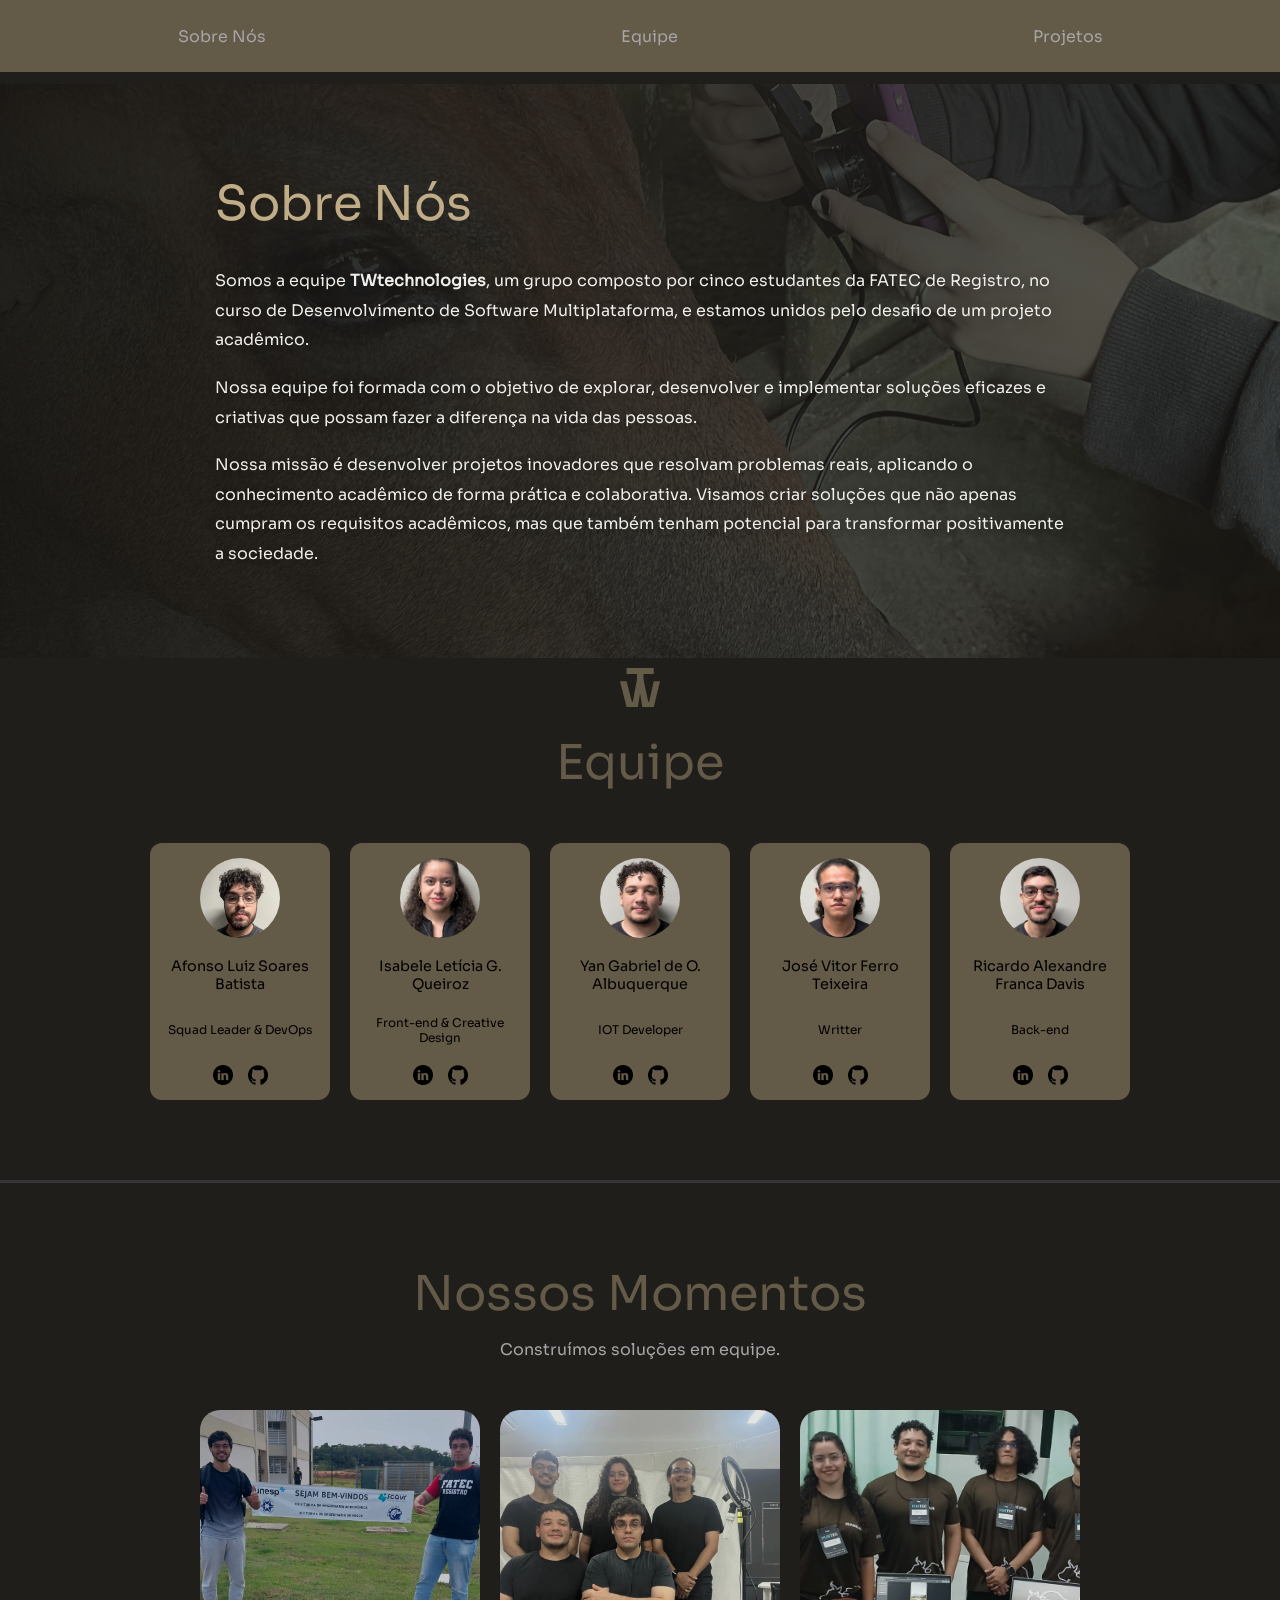
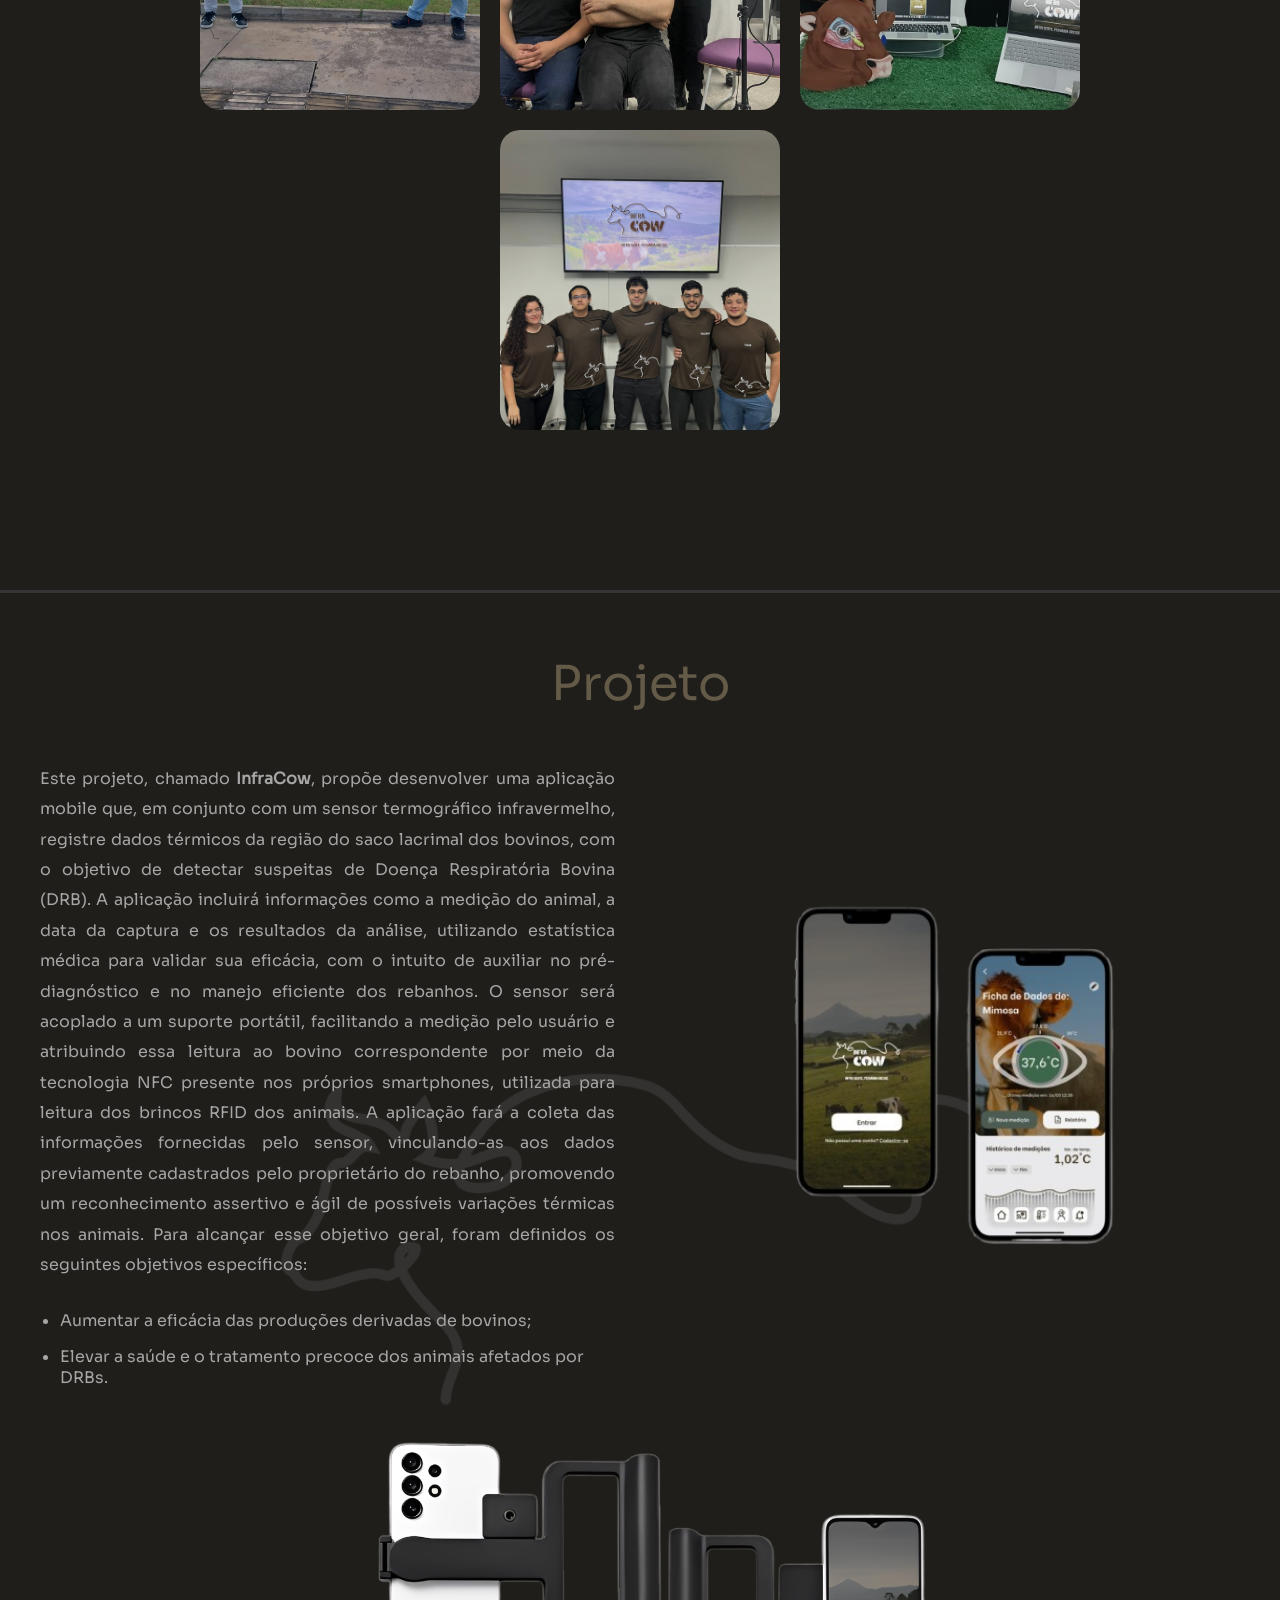
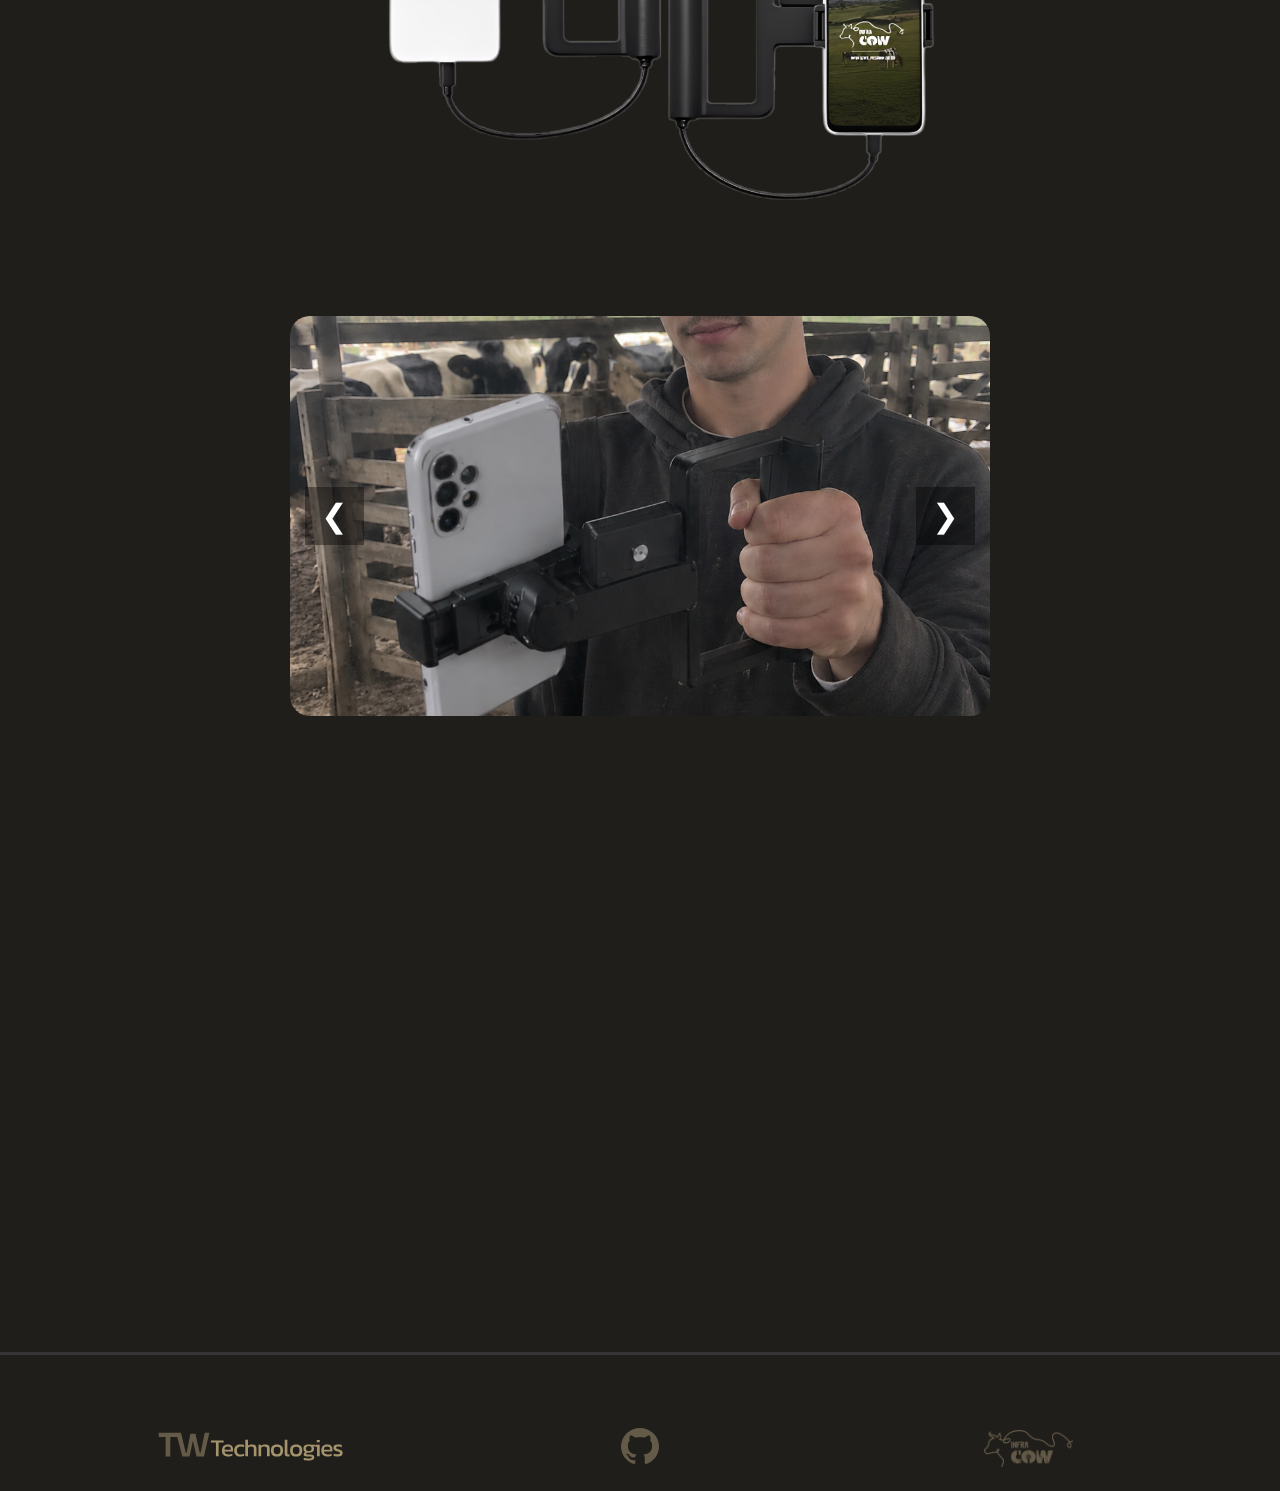
==== commit 7f53542d: "Atualizacao - ultimo semestre" ====
--- a/index.html
+++ b/index.html
@@ -18,32 +18,45 @@
             <li><a href="#projeto_container">Projetos</a></li>
         </ul>
     </nav>
-    <div id="divider">
-        <img src="./images/wt_logo_small.svg" alt="logo" id="divider_logo">
-    </div>
     <main id="main">
-        <div id="sobre_nos_container">
-            <h3>Sobre Nós</h3>
-            <div>
-                <p>Somos a equipe <b>TWtechnologies </b>, um grupo composto por cinco estudantes da FATEC de Registro,
-                    no curso de Desenvolvimento de Software Multiplataforma, e estamos unidos pelo desafio de um projeto
-                    acadêmico.
-                </p>
-                <p>
-                    Nossa equipe foi formada com o objetivo de explorar, desenvolver e implementar soluções eficazes e
-                    criativas que possam fazer a diferença na vida das pessoas.
-                </p>
-                <p>
-                    Nossa missão é desenvolver projetos inovadores que resolvam problemas reais, aplicando o
-                    conhecimento acadêmico de forma prática e colaborativa. Visamos criar soluções que não apenas
-                    cumpram os requisitos acadêmicos, mas que também tenham potencial para transformar positivamente a
-                    sociedade.
-                </p>
+        <section id="sobre_nos_container" aria-label="Sobre Nós">
+            <div class="sobre-bg-carousel" aria-hidden="true">
+                <div class="sobre-bg-slide is-active">
+                    <img src="./images/sobre1.jpg" alt="">
+                </div>
+                <div class="sobre-bg-slide">
+                    <img src="./images/sobre2.jpg" alt="">
+                </div>
+                <div class="sobre-bg-slide">
+                    <img src="./images/sobre3.jpg" alt="">
+                </div>
+                <div class="sobre-bg-slide">
+                    <img src="./images/sobre5.jpg" alt="">
+                </div>
+                <div class="sobre-bg-slide">
+                    <img src="./images/sobre6.jpg" alt="">
+                </div>
             </div>
 
+            <div class="sobre-content">
+                <h3>Sobre Nós</h3>
+                <div class="sobre-text">
+                    <p>Somos a equipe <b>TWtechnologies</b>, um grupo composto por cinco estudantes da FATEC de Registro,
+                        no curso de Desenvolvimento de Software Multiplataforma, e estamos unidos pelo desafio de um projeto
+                        acadêmico.</p>
+                    <p>Nossa equipe foi formada com o objetivo de explorar, desenvolver e implementar soluções eficazes e
+                        criativas que possam fazer a diferença na vida das pessoas.</p>
+                    <p>Nossa missão é desenvolver projetos inovadores que resolvam problemas reais, aplicando o
+                        conhecimento acadêmico de forma prática e colaborativa. Visamos criar soluções que não apenas
+                        cumpram os requisitos acadêmicos, mas que também tenham potencial para transformar positivamente a
+                        sociedade.</p>
+                </div>
+            </div>
+        </section>
+
+        <div id="divider">
+            <img src="./images/wt_logo_small.svg" alt="logo" id="divider_logo">
         </div>
-
-        <hr>
 
         <div id="equipe_container">
             <h3>Equipe</h3>
@@ -121,7 +134,6 @@
                     Este projeto, chamado <b>InfraCow</b>, propõe desenvolver uma aplicação mobile que, em conjunto com um sensor termográfico infravermelho, registre dados térmicos da região do saco lacrimal dos bovinos, com o objetivo de detectar suspeitas de Doença Respiratória Bovina (DRB). A aplicação incluirá informações como a medição do animal, a data da captura e os resultados da análise, utilizando estatística médica para validar sua eficácia, com o intuito de auxiliar no pré-diagnóstico e no manejo eficiente dos rebanhos. O sensor será acoplado a um suporte portátil, facilitando a medição pelo usuário e atribuindo essa leitura ao bovino correspondente por meio da tecnologia NFC presente nos próprios smartphones, utilizada para leitura dos brincos RFID dos animais. A aplicação fará a coleta das informações fornecidas pelo sensor, vinculando-as aos dados previamente cadastrados pelo proprietário do rebanho, promovendo um reconhecimento assertivo e ágil de possíveis variações térmicas nos animais. Para alcançar esse objetivo geral, foram definidos os seguintes objetivos específicos:
                 </p>
                 <ul>
-                    <li>Especificar a amostragem de dados da IA para a base de DRB;</li>
                     <li>Aumentar a eficácia das produções derivadas de bovinos;</li>
                     <li>Elevar a saúde e o tratamento precoce dos animais afetados por DRBs.</li>
                 </ul>
@@ -135,9 +147,9 @@
         </div>
         <div class="carousel">
                 <div class="carousel-track">
-                    <img src="./images/Group 174.png" alt="Imagem 1">
-                    <img src="./images/imgatras.png" alt="Imagem 2">
-                    <img src="./images/Group 173.png" alt="Imagem 3">
+                    <img src="./images/proj1.png" alt="Imagem 1">
+                    <img src="./images/proj2.png" alt="Imagem 2">
+                    <img src="./images/proj3.png" alt="Imagem 3">
                 </div>
 
                 <button class="carousel-btn prev">&#10094;</button>
--- a/css/style.css
+++ b/css/style.css
@@ -11,8 +11,6 @@
     overflow-x:hidden;
 }
 
-/* FONTS */
-
 @font-face{
     font-family:Kanit;
     src:url('../fontes/Kanit-Regular.ttf');
@@ -22,8 +20,6 @@
     font-family:Sora;
     src:url('../fontes/Sora-Regular.ttf');
 }
-
-/* HEADER */
 
 header{
     width:100%;
@@ -61,18 +57,15 @@
     font-size:1.1em;
 }
 
-/* DIVIDER */
-
 #divider{
     text-align:center;
 }
 
 #divider img{
     width:40px;
-    margin:10px;
-}
-
-/* NAVBAR */
+    margin-top:10px;
+    margin-bottom:20px;
+}
 
 nav{
     z-index:10;
@@ -116,11 +109,8 @@
     color:#d1d1d1;
 }
 
-/* MAIN */
-
 main{
-    padding:30px;
-    padding-bottom:0;
+    padding:0;
 }
 
 h3{
@@ -137,28 +127,107 @@
     background:#353535;
 }
 
-/* SOBRE */
-
-#sobre_nos_container{
-    padding-top:6vh;
-    display:flex;
-    flex-direction:column;
-    gap:50px;
-}
-
-#sobre_nos_container div{
-    display:flex;
-    flex-direction:column;
-    gap:20px;
-}
-
-#sobre_nos_container p{
-    color:#A6A6A6;
-    text-align:justify;
-    line-height:1.8;
-}
-
-/* EQUIPE */
+
+#sobre_nos_container {
+    position: relative;
+    isolation: isolate;
+
+    width: 100vw;
+    max-width: 100vw;
+    margin-left: calc(50% - 50vw);
+    margin-right: calc(50% - 50vw);
+
+    min-height: 520px;
+    padding: clamp(48px, 7vw, 90px) 0;
+
+    display: flex;
+    align-items: center;
+    justify-content: center;
+    overflow: hidden;
+    border-radius: 0;
+    background: #201E1B;
+    margin-top: calc(-1 * clamp(20px, 3vw, 50px));
+}
+
+.sobre-bg-carousel {
+    position: absolute;
+    inset: 0;
+    width: 100%;
+    height: 100%;
+    z-index: -2;
+    overflow: hidden;
+    background: #201E1B;
+}
+
+.sobre-bg-slide {
+    position: absolute;
+    inset: 0;
+    width: 100%;
+    height: 100%;
+    opacity: 0;
+    transition: opacity 1.2s ease-in-out;
+}
+
+.sobre-bg-slide.is-active {
+    opacity: 1;
+}
+
+.sobre-bg-slide img {
+    display: block;
+    width: 100%;
+    height: 100%;
+    object-fit: cover;
+    object-position: center;
+    filter: grayscale(20%);
+    transform: scale(1.03);
+}
+
+#sobre_nos_container::before {
+    content: "";
+    position: absolute;
+    inset: 0;
+    z-index: -1;
+    background: linear-gradient(
+        90deg,
+        rgba(20, 19, 17, 0.92) 0%,
+        rgba(32, 30, 27, 0.82) 52%,
+        rgba(32, 30, 27, 0.62) 100%
+    );
+}
+
+.sobre-content {
+    width: 100%;
+    max-width: 1050px;
+    padding-inline: clamp(24px, 7vw, 100px);
+    display: flex;
+    flex-direction: column;
+    gap: 32px;
+}
+
+#sobre_nos_container h3 {
+    color: #C0AD88;
+    text-align: left;
+    margin: 0;
+}
+
+#sobre_nos_container .sobre-text {
+    display: flex;
+    flex-direction: column;
+    gap: 18px;
+    max-width: 900px;
+}
+
+#sobre_nos_container .sobre-text p {
+    color: #F0EEEA;
+    text-align: left;
+    line-height: 1.85;
+    text-shadow: 0 1px 8px rgba(0, 0, 0, 0.3);
+}
+
+
+#equipe_container{
+    padding-inline:30px;
+}
 
 #equipe_cards_container {
     margin: 50px auto 0;
@@ -262,10 +331,8 @@
     height:20px;
 }
 
-/* GALERIA */
-
 #team_gallery{
-    padding:80px 0;
+    padding:80px 30px;
 }
 
 #team_gallery p{
@@ -276,26 +343,26 @@
 }
 
 .gallery_grid{
-    display:grid;
-    grid-template-columns:repeat(auto-fit,minmax(250px,1fr));
-    gap:20px;
+    display: flex;
+    flex-wrap: wrap;
+    justify-content: center;
+    gap: 20px;
 }
 
 .gallery_grid img{
-    width:100%;
-    height:300px;
-    object-fit:cover;
-    border-radius:20px;
-    transition:0.4s;
-    filter:brightness(0.9);
+    width: 100%;
+    max-width: 280px;
+    height: 300px;
+    object-fit: cover;
+    border-radius: 20px;
+    transition: 0.4s;
+    filter: brightness(0.9);
 }
 
 .gallery_grid img:hover{
-    transform:scale(1.02);
-    filter:brightness(1);
-}
-
-/* PROJETO */
+    transform: scale(1.02);
+    filter: brightness(1);
+}
 
 #projeto_container{
     width:100%;
@@ -305,8 +372,9 @@
     align-items:center;
     color:#A6A6A6;
     background-image:url('../images/back-proj.png');
-    background-size:cover;
+    background-size: 90% auto;
     background-position:center;
+    background-repeat:no-repeat;
     border-radius:20px;
 }
 
@@ -356,52 +424,58 @@
     margin-top:50px;
 }
 
-/* CARROSSEL */
-
 .carousel{
-    width:80%;
-    overflow:hidden;
-    margin:50px auto 0;
-    position:relative;
+    width: 80%;
+    max-width: 700px;
+    overflow: hidden;
+    margin: 50px auto 0;
+    position: relative;
+    border-radius: 20px;
 }
 
 .carousel-track{
-    display:flex;
-    transition:transform 0.5s ease-in-out;
+    display: flex;
+    transition: transform 0.5s ease-in-out;
 }
 
 .carousel-track img{
-    width:100%;
-    min-width:100%;
-    object-fit:cover;
+    width: 100%;
+    min-width: 100%;
+    height: 400px;
+    object-fit: cover;
+    object-position: center;
+    flex-shrink: 0;
 }
 
 .carousel-btn{
-    position:absolute;
-    top:50%;
-    transform:translateY(-50%);
-    background:rgba(0,0,0,0.4);
-    border:none;
-    color:white;
-    font-size:2rem;
-    padding:10px 16px;
-    cursor:pointer;
-    transition:0.3s;
+    position: absolute;
+    top: 50%;
+    transform: translateY(-50%);
+    background: rgba(0,0,0,0.4);
+    border: none;
+    color: white;
+    font-size: 2rem;
+    padding: 10px 16px;
+    cursor: pointer;
+    transition: 0.3s;
 }
 
 .carousel-btn:hover{
-    background:rgba(0,0,0,0.7);
-}
-
-.prev{
-    left:15px;
-}
-
-.next{
-    right:15px;
-}
-
-/* YOUTUBE */
+    background: rgba(0,0,0,0.7);
+}
+
+.prev{ left: 15px; }
+.next{ right: 15px; }
+
+@media (max-width: 900px){
+    .carousel{
+        width: 100%;
+        max-width: none;
+    }
+    .carousel-track img{
+        height: 220px;
+    }
+}
 
 .youtube{
     width:80%;
@@ -418,8 +492,6 @@
     border:none;
 }
 
-/* FOOTER */
-
 footer{
     margin-top:50px;
     padding:20px;
@@ -448,12 +520,10 @@
     transition:0.4s;
 }
 
-/* TABLET */
-
 @media (min-width:481px) and (max-width:768px){
 
     main{
-        padding:50px;
+        padding:50px 0 0;
     }
 
     #header_logo{
@@ -471,18 +541,40 @@
     .title_style_dois{
         font-size:1.8rem;
     }
-}
-
-/* MOBILE */
+
+    #equipe_container,
+    #team_gallery{
+        padding-inline:50px;
+    }
+}
 
 @media (max-width:900px){
 
     main{
-        padding:20px;
+        padding:20px 0 0;
     }
 
     h3{
         font-size:2.2rem;
+    }
+
+    #sobre_nos_container {
+        min-height: 560px;
+        padding: 42px 0;
+        border-radius: 0;
+    }
+
+    .sobre-content {
+        padding-inline: 24px;
+    }
+
+    #sobre_nos_container h3 { font-size: 2.2rem; }
+    #sobre_nos_container::before { background: rgba(25, 23, 21, 0.82); }
+    #sobre_nos_container .sobre-text p { font-size: 0.95rem; line-height: 1.75; }
+
+    #equipe_container,
+    #team_gallery{
+        padding-inline:20px;
     }
 
     #projeto_content{
@@ -537,11 +629,10 @@
     }
 }
 
-/* DESKTOP GRANDE */
 @media (min-width:1025px){
 
     main{
-        padding:50px 80px 0;
+        padding:50px 0 0;
     }
 
     header{
@@ -572,8 +663,13 @@
         font-size:2.2rem;
     }
 
-    #sobre_nos_container div{
-        padding-inline:150px;
+    #equipe_container,
+    #team_gallery{
+        padding-inline:80px;
+    }
+
+    .sobre-content {
+        padding-inline: 100px;
     }
 
     #footer_logo_tw{
@@ -587,4 +683,10 @@
     #footer_logo_ecoSwitch{
         width:15%;
     }
+}
+
+@media (prefers-reduced-motion: reduce) {
+    .sobre-bg-slide {
+        transition: none;
+    }
 }
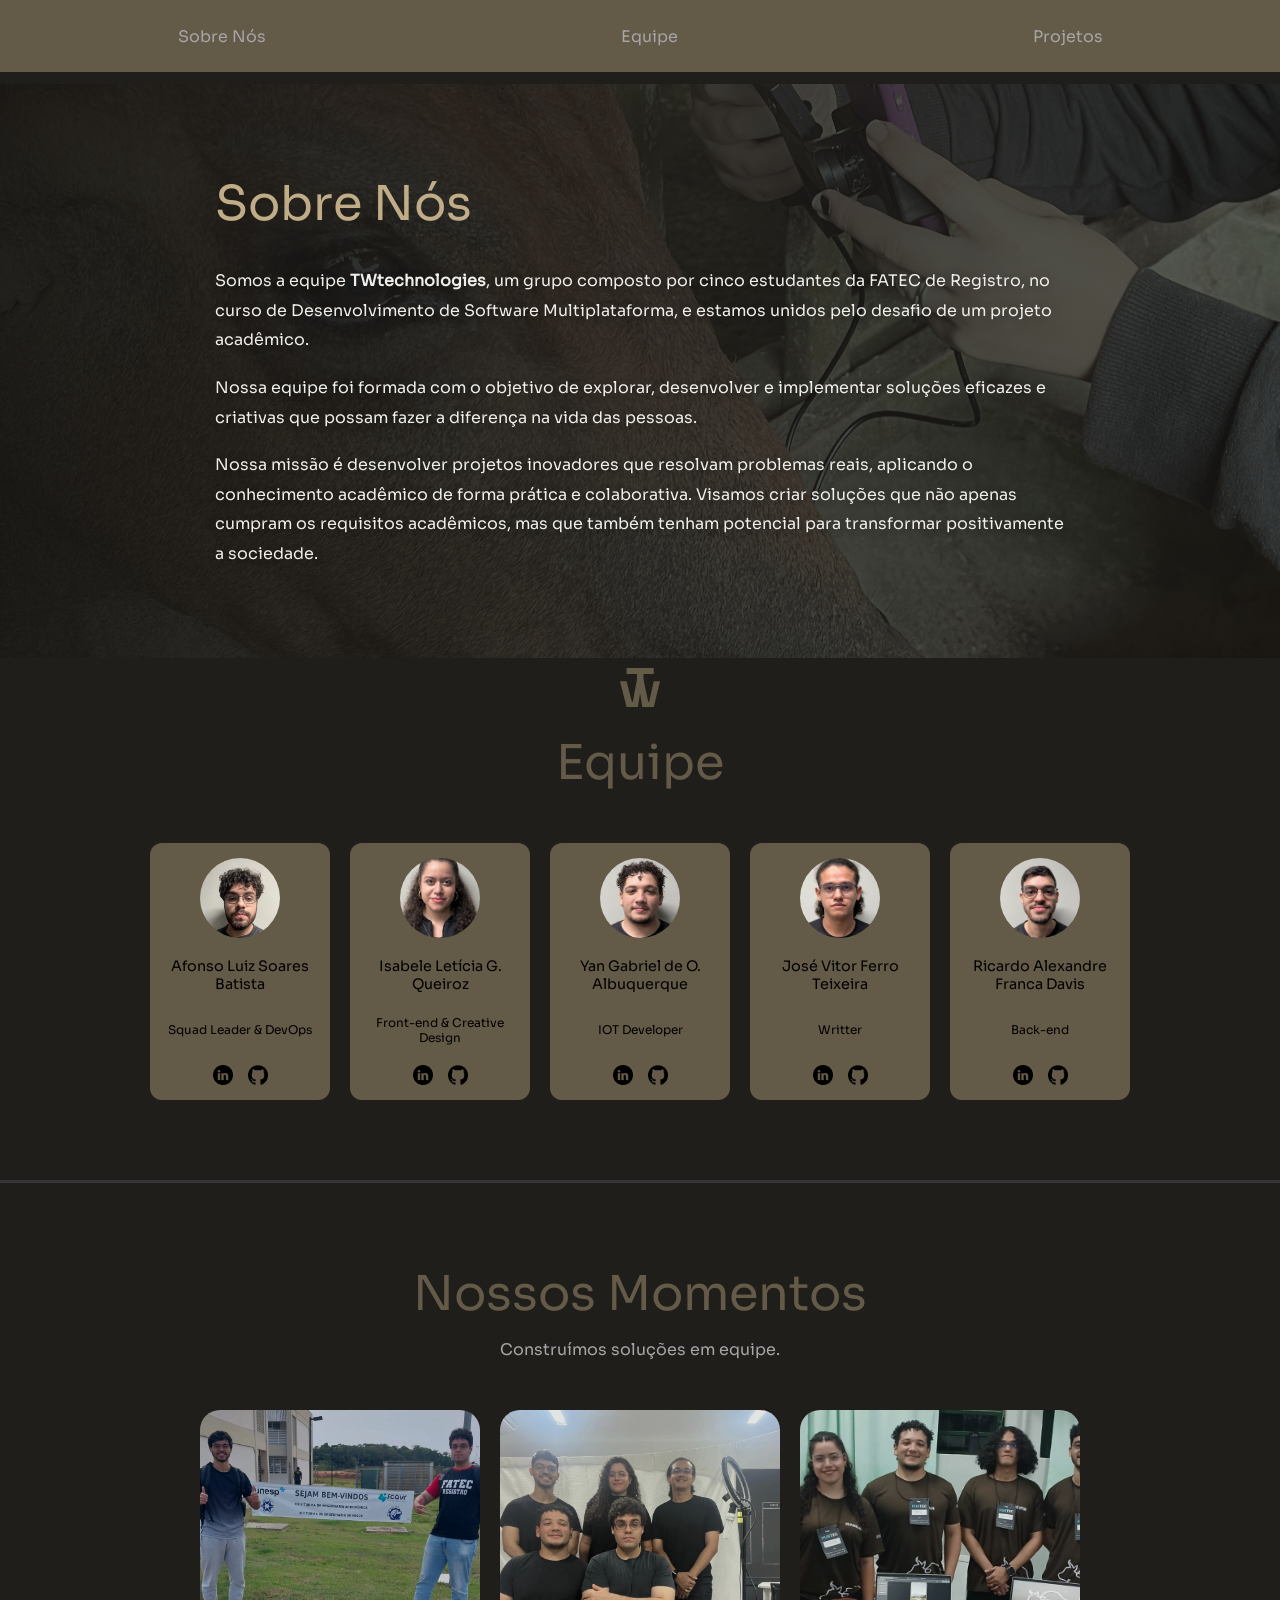
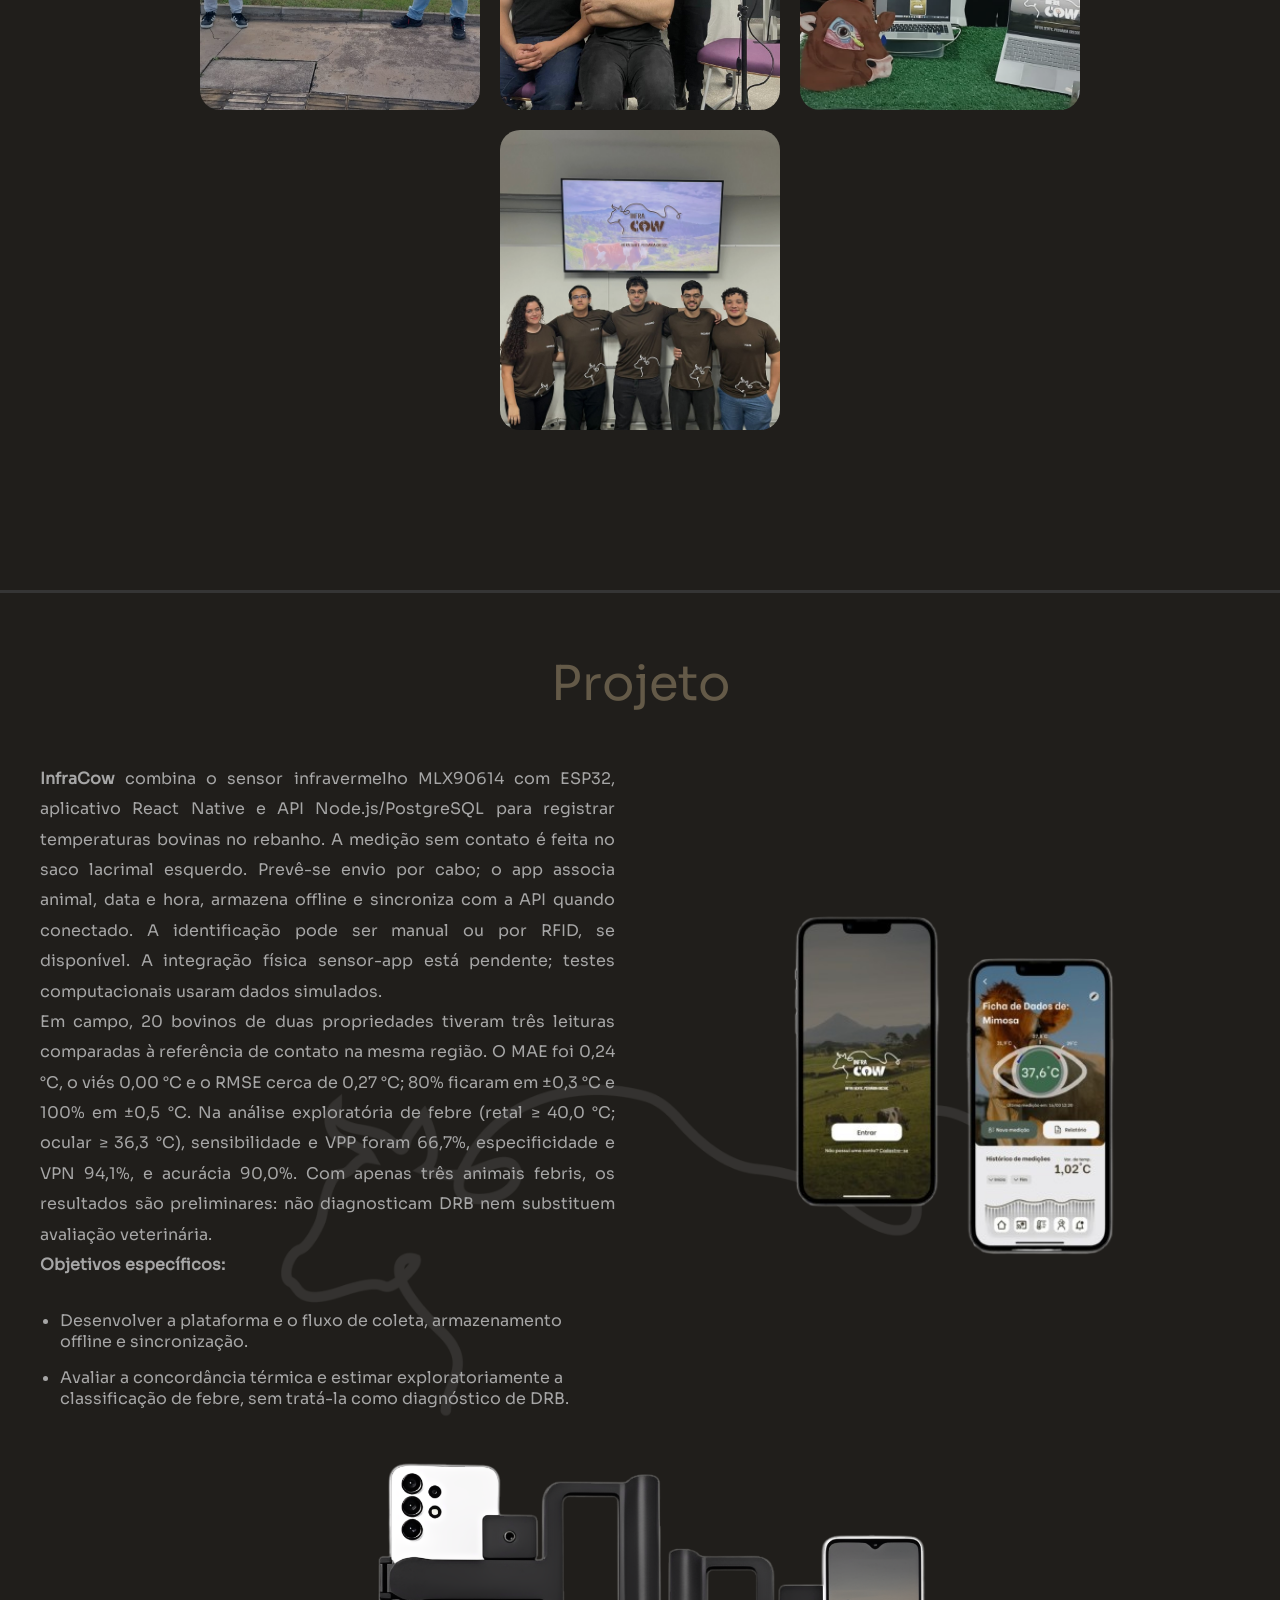
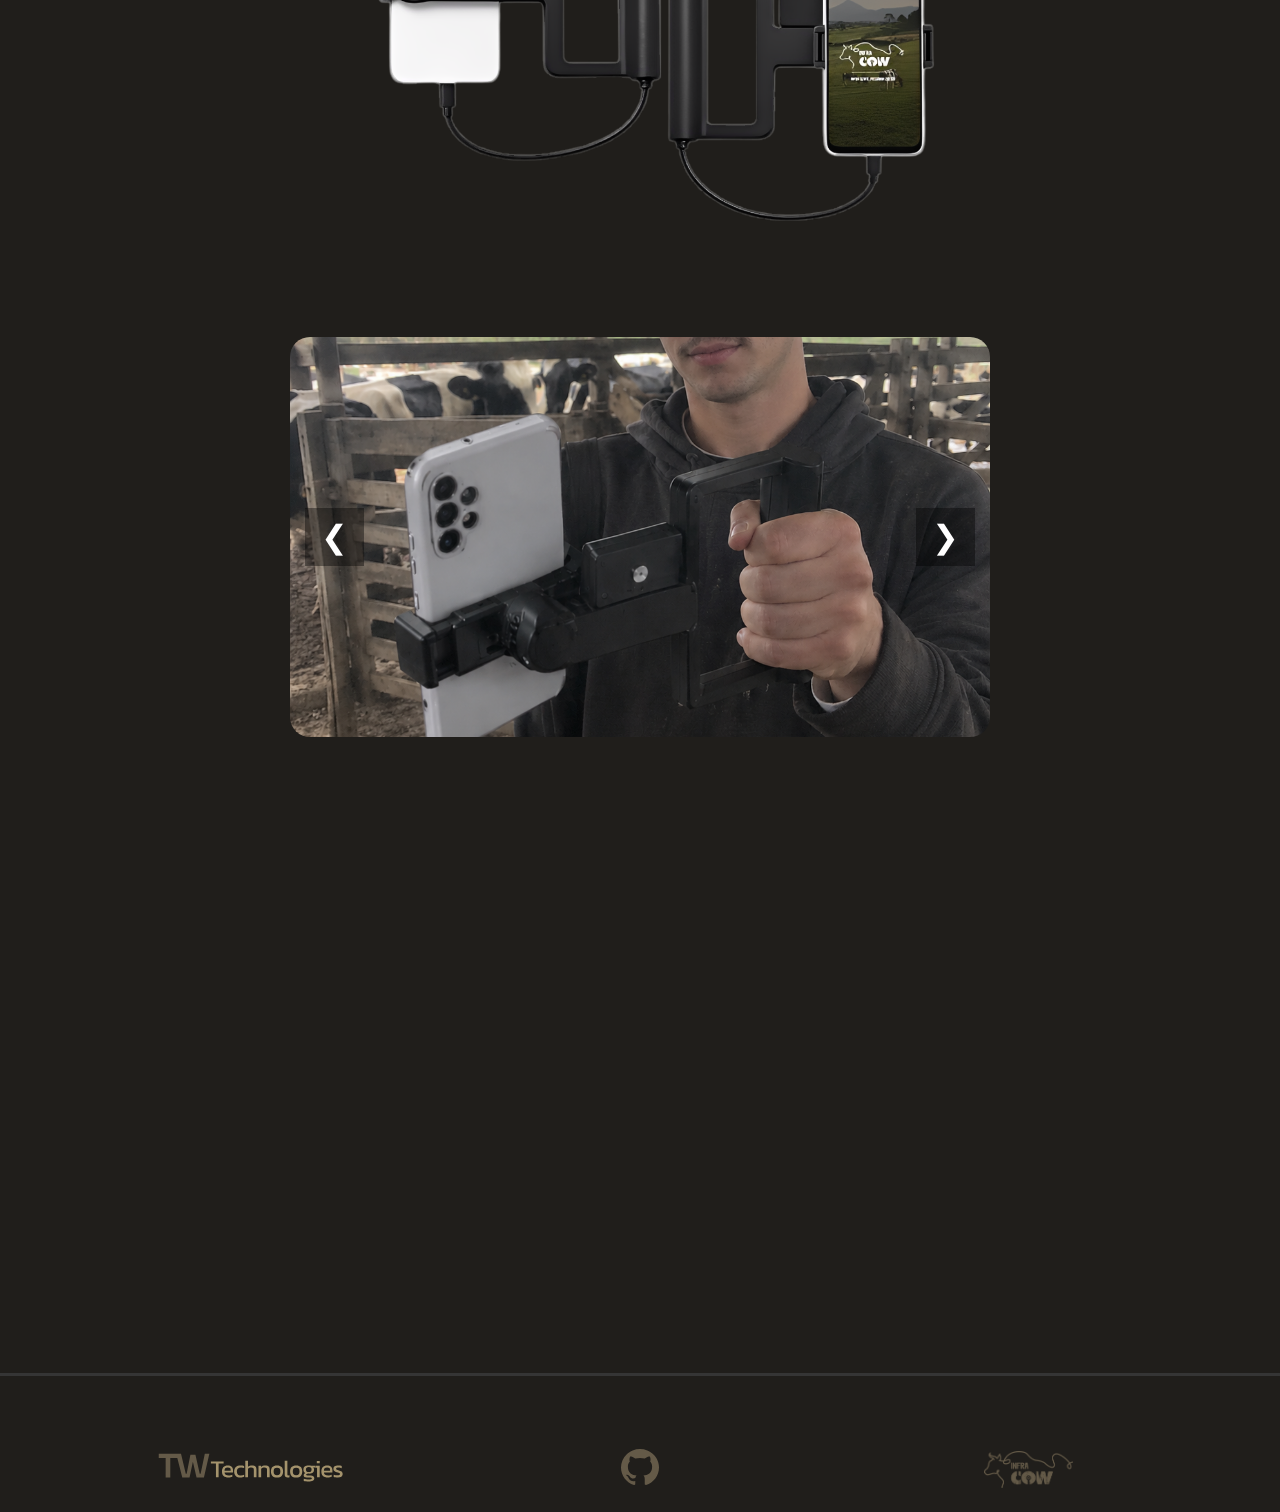
==== commit 7e8bd8e1: "docs: atualiza descrição e resultados do InfraCow" ====
--- a/index.html
+++ b/index.html
@@ -29,6 +29,9 @@
                 </div>
                 <div class="sobre-bg-slide">
                     <img src="./images/sobre3.jpg" alt="">
+                </div>
+                <div class="sobre-bg-slide">
+                    <img src="./images/sobre4.jpg" alt="">
                 </div>
                 <div class="sobre-bg-slide">
                     <img src="./images/sobre5.jpg" alt="">
@@ -131,11 +134,18 @@
             <div id="projeto_content">
                 <div id="projeto_text">
                 <p>
-                    Este projeto, chamado <b>InfraCow</b>, propõe desenvolver uma aplicação mobile que, em conjunto com um sensor termográfico infravermelho, registre dados térmicos da região do saco lacrimal dos bovinos, com o objetivo de detectar suspeitas de Doença Respiratória Bovina (DRB). A aplicação incluirá informações como a medição do animal, a data da captura e os resultados da análise, utilizando estatística médica para validar sua eficácia, com o intuito de auxiliar no pré-diagnóstico e no manejo eficiente dos rebanhos. O sensor será acoplado a um suporte portátil, facilitando a medição pelo usuário e atribuindo essa leitura ao bovino correspondente por meio da tecnologia NFC presente nos próprios smartphones, utilizada para leitura dos brincos RFID dos animais. A aplicação fará a coleta das informações fornecidas pelo sensor, vinculando-as aos dados previamente cadastrados pelo proprietário do rebanho, promovendo um reconhecimento assertivo e ágil de possíveis variações térmicas nos animais. Para alcançar esse objetivo geral, foram definidos os seguintes objetivos específicos:
+                    <b>InfraCow</b> combina o sensor infravermelho MLX90614 com ESP32, aplicativo React Native e API Node.js/PostgreSQL para registrar temperaturas bovinas no rebanho. A medição sem contato é feita no saco lacrimal esquerdo. Prevê-se envio por cabo; o app associa animal, data e hora, armazena offline e sincroniza com a API quando conectado. A identificação pode ser manual ou por RFID, se disponível. A integração física sensor-app está pendente; testes computacionais usaram dados simulados.
                 </p>
+
+                <p>
+                    Em campo, 20 bovinos de duas propriedades tiveram três leituras comparadas à referência de contato na mesma região. O MAE foi 0,24 °C, o viés 0,00 °C e o RMSE cerca de 0,27 °C; 80% ficaram em ±0,3 °C e 100% em ±0,5 °C. Na análise exploratória de febre (retal ≥ 40,0 °C; ocular ≥ 36,3 °C), sensibilidade e VPP foram 66,7%, especificidade e VPN 94,1%, e acurácia 90,0%. Com apenas três animais febris, os resultados são preliminares: não diagnosticam DRB nem substituem avaliação veterinária.
+                </p>
+
+                <p><b>Objetivos específicos:</b></p>
+
                 <ul>
-                    <li>Aumentar a eficácia das produções derivadas de bovinos;</li>
-                    <li>Elevar a saúde e o tratamento precoce dos animais afetados por DRBs.</li>
+                    <li>Desenvolver a plataforma e o fluxo de coleta, armazenamento offline e sincronização.</li>
+                    <li>Avaliar a concordância térmica e estimar exploratoriamente a classificação de febre, sem tratá-la como diagnóstico de DRB.</li>
                 </ul>
                 </div>
                 <div id="projeto_image">
@@ -156,7 +166,7 @@
                 <button class="carousel-btn next">&#10095;</button>
         </div>
 <div class="youtube">
-  <iframe width="560" height="315" src="https://www.youtube.com/embed/GsB6H6kOchI?si=zeqTHS7cJD04LkDX" title="YouTube video player" frameborder="0" allow="accelerometer; autoplay; clipboard-write; encrypted-media; gyroscope; picture-in-picture; web-share" referrerpolicy="strict-origin-when-cross-origin" allowfullscreen></iframe>
+  <iframe width="560" height="315" src="https://www.youtube.com/embed/8vghJpaGaVE?si=zOeKB_4aF8PJFfMS" title="YouTube video player" frameborder="0" allow="accelerometer; autoplay; clipboard-write; encrypted-media; gyroscope; picture-in-picture; web-share" referrerpolicy="strict-origin-when-cross-origin" allowfullscreen></iframe>
 </div>
 
 
